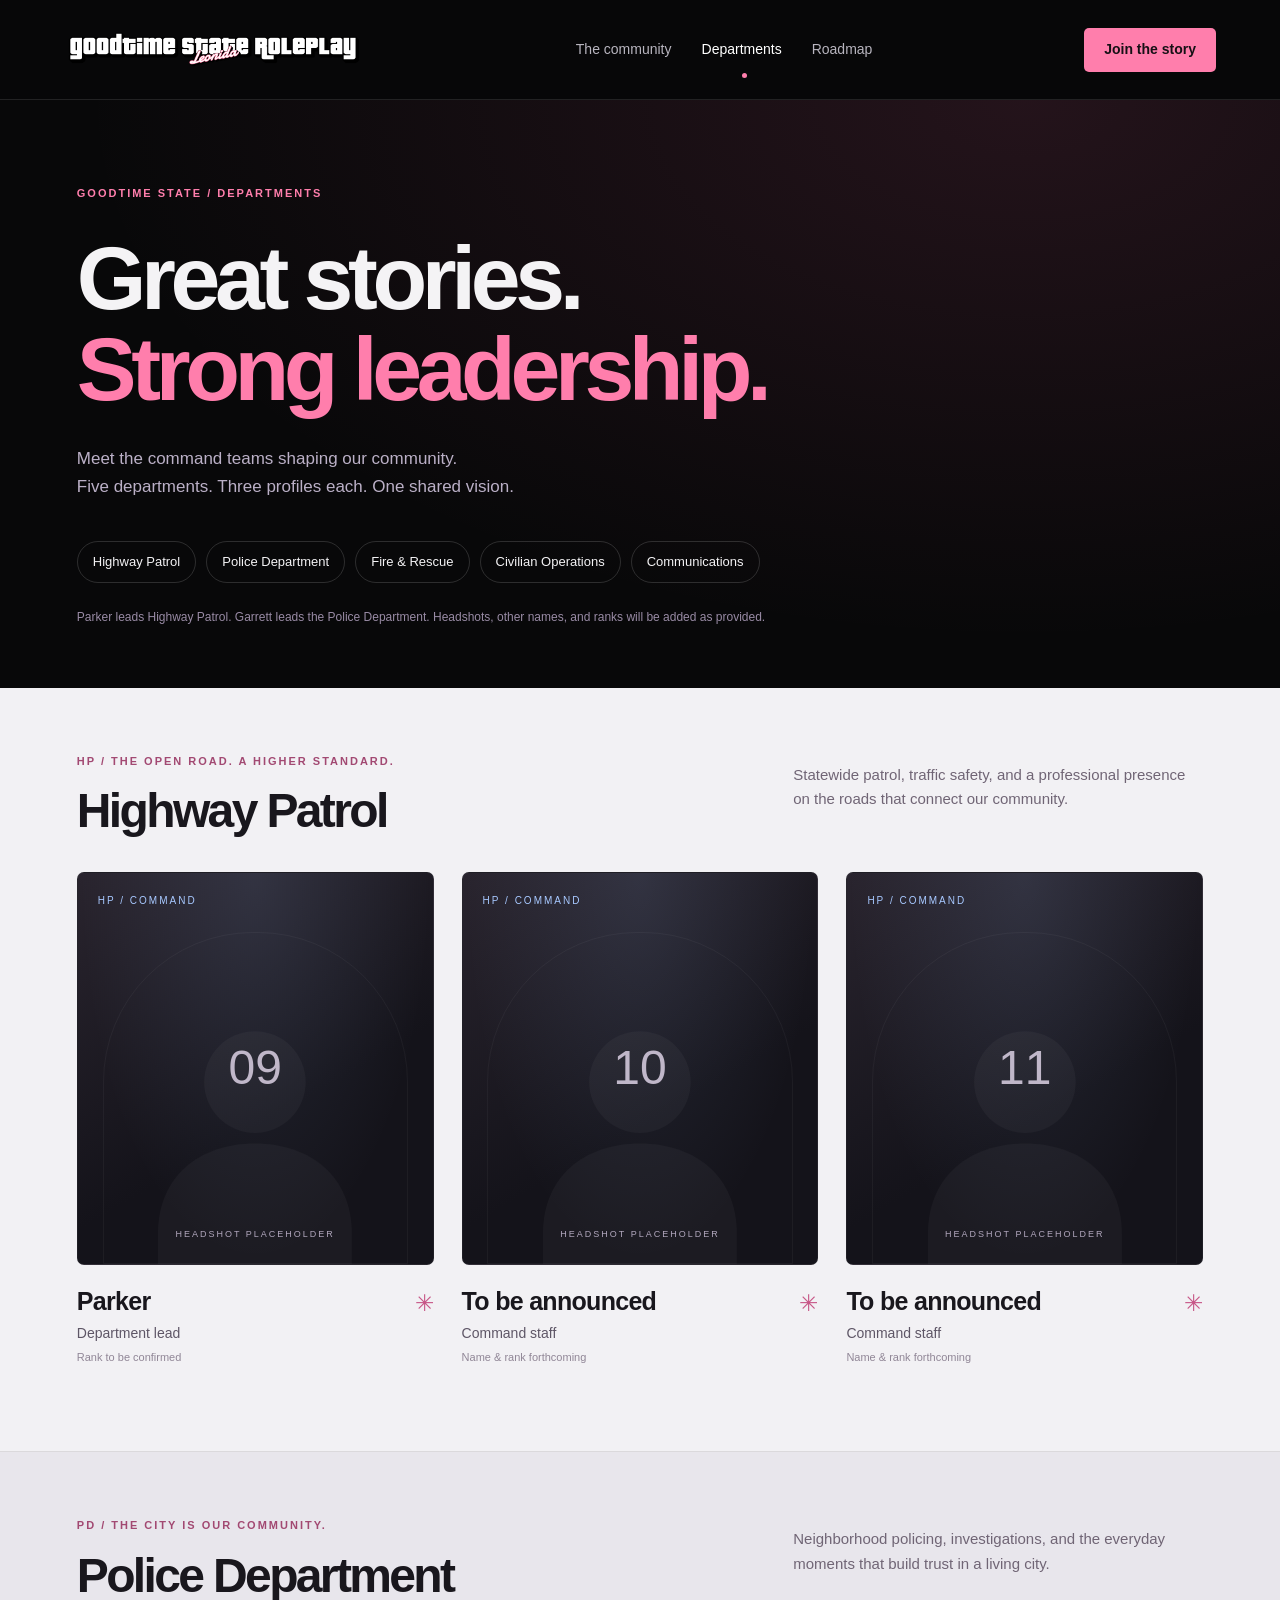
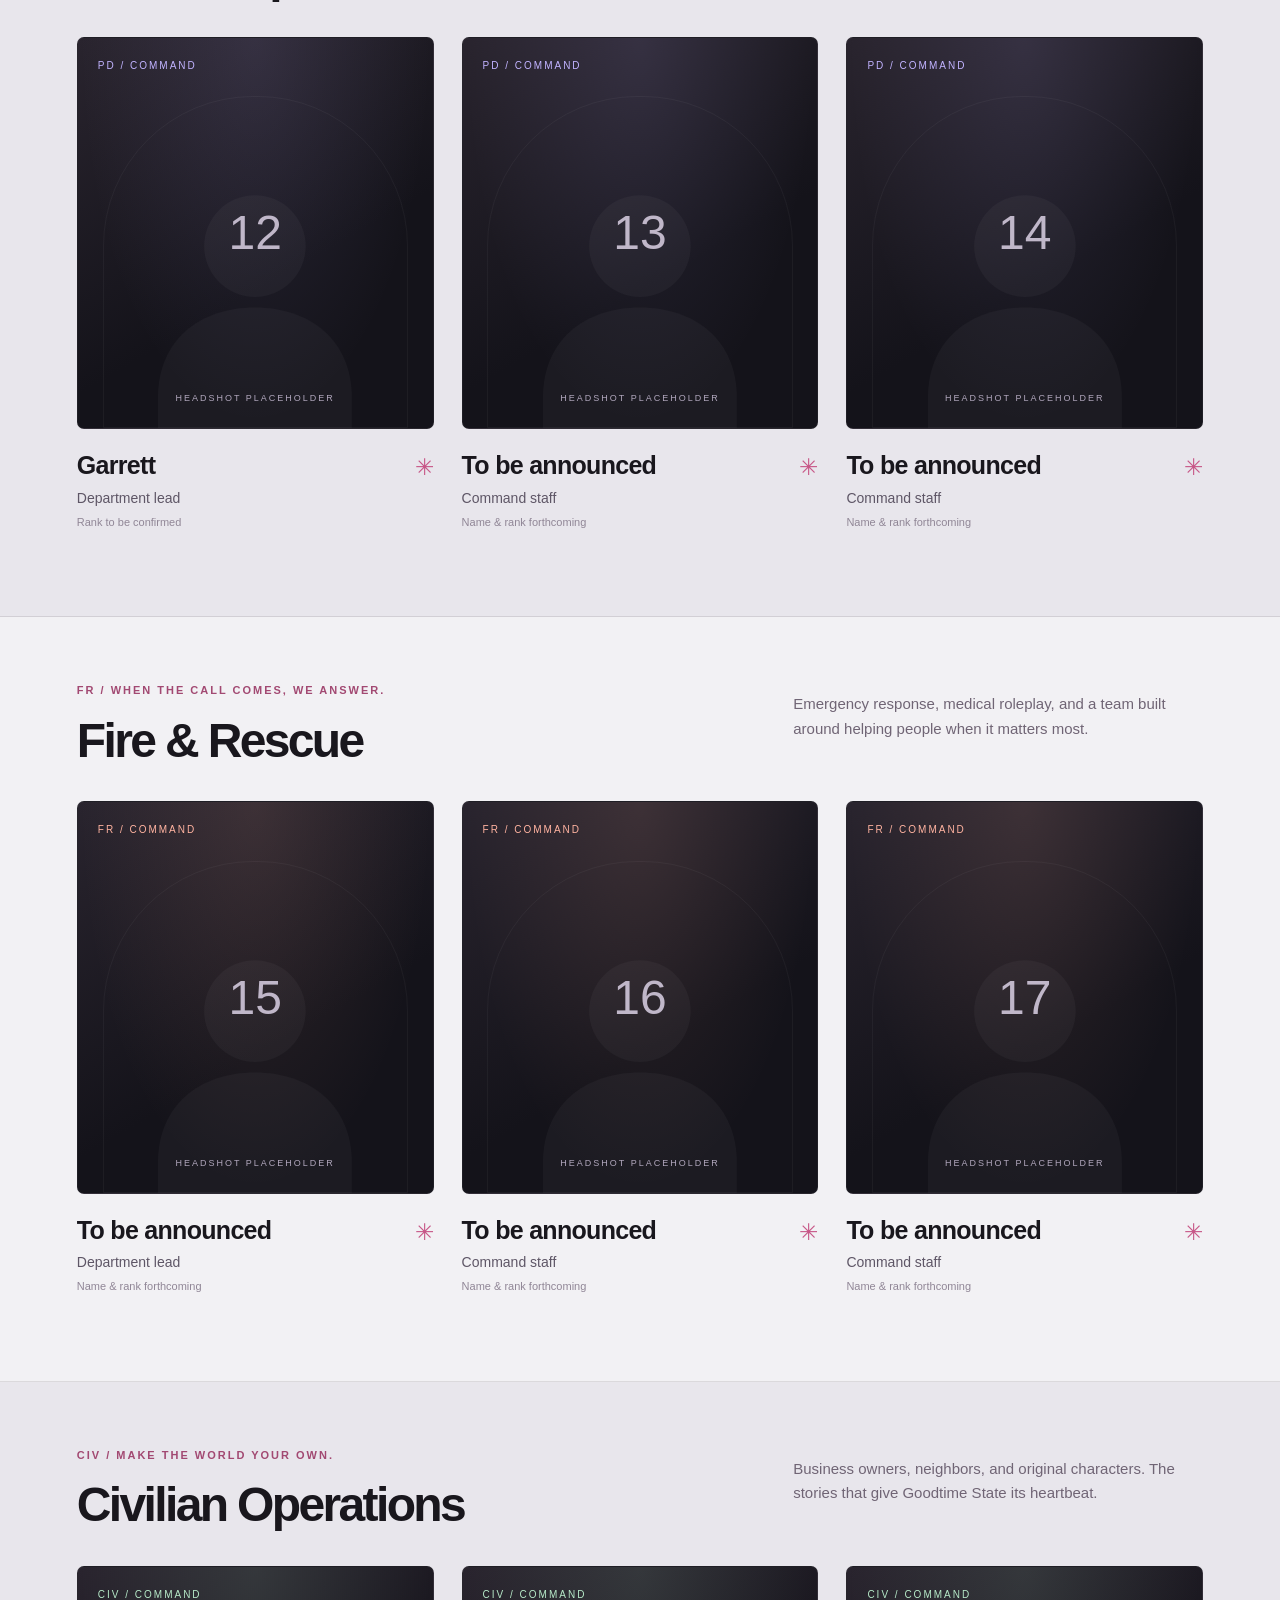
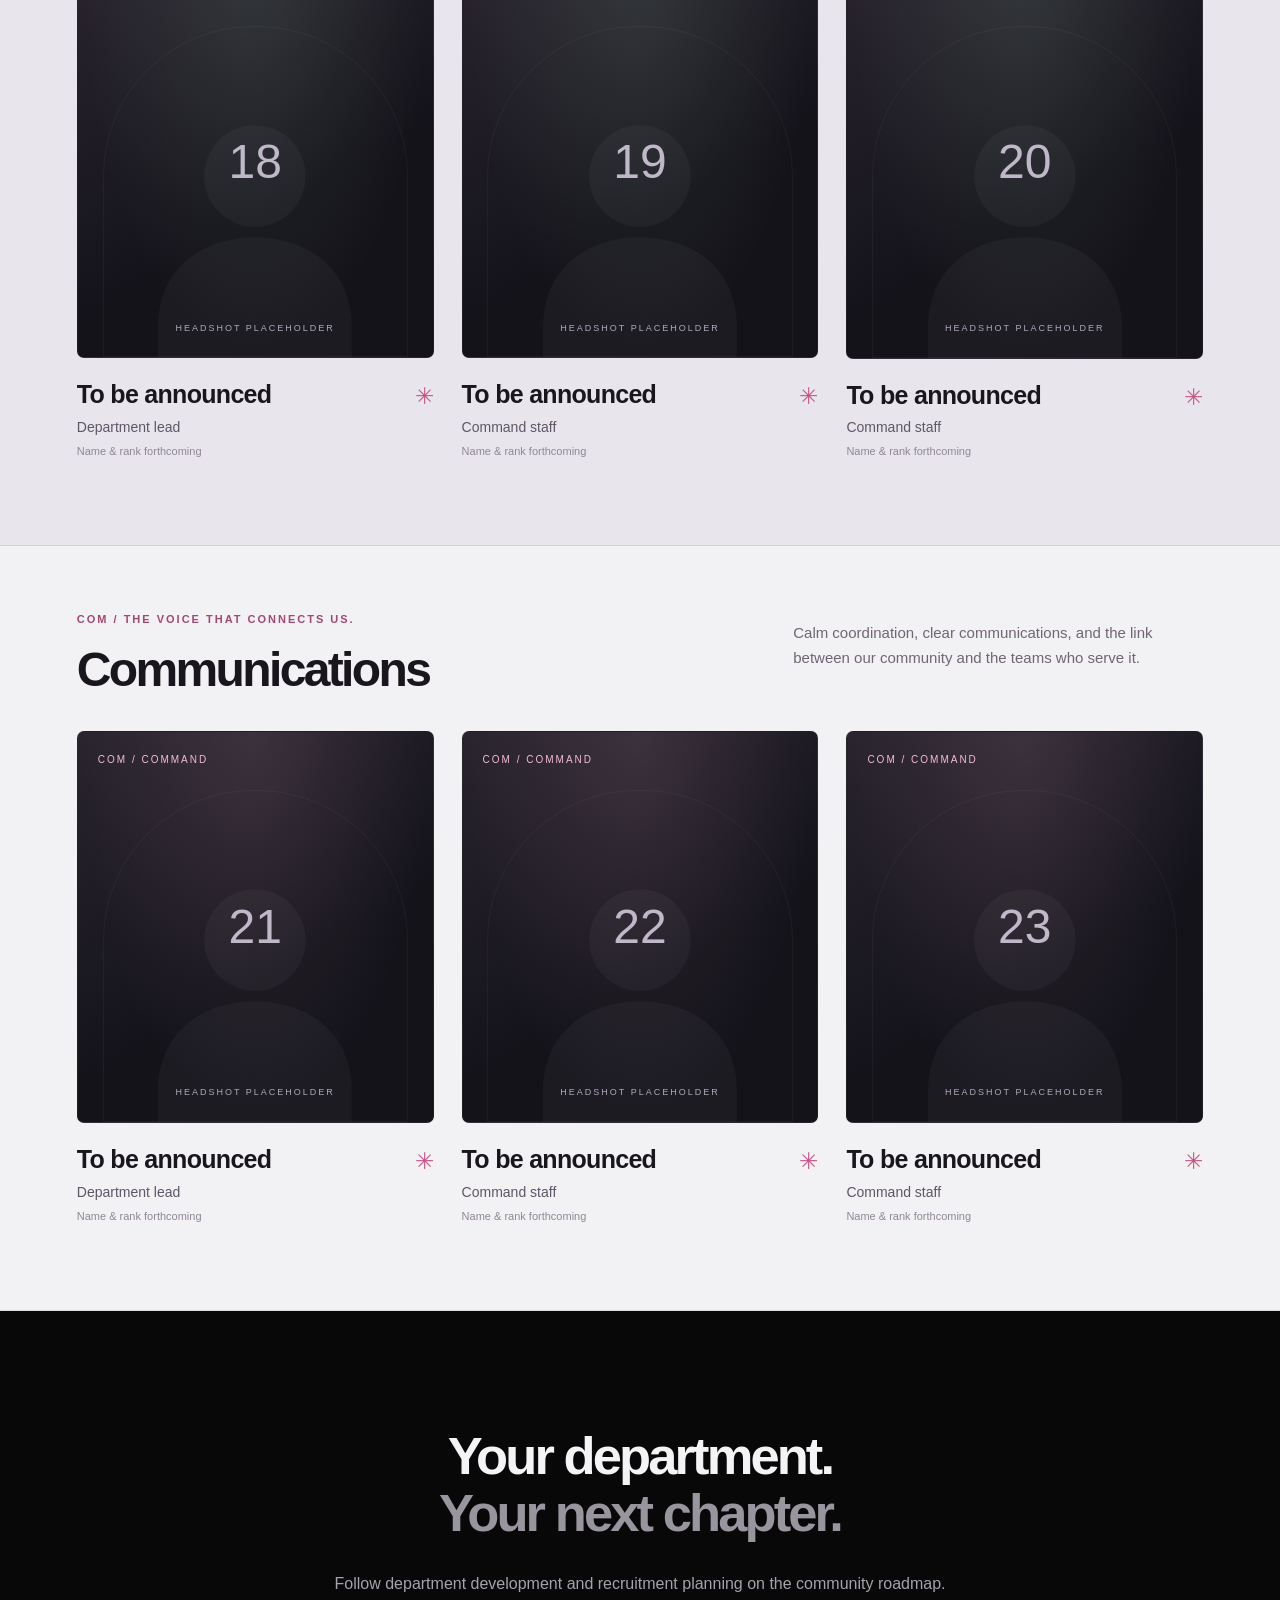
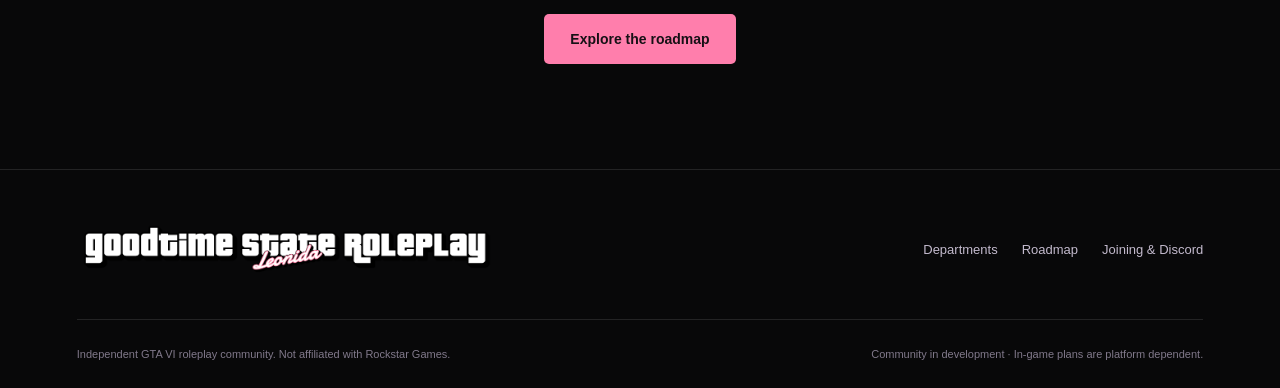
==== departments.html @ 6b16d59f "Overhaul Goodtime State with supplied logo, pink visual identity and department command profiles" ====
<!doctype html><html lang="en"><head><meta charset="utf-8"><meta name="viewport" content="width=device-width,initial-scale=1"><meta name="theme-color" content="#080809"><meta name="description" content="Goodtime State Roleplay. Discover your next life in Leonida, meet our department command staff, and follow the GTA VI community roadmap."><title>Command Staff — Goodtime State Roleplay</title><link rel="stylesheet" href="home.css"></head><body>
<a class="skip" href="#main">Skip to content</a><header class="site-header"><a href="index.html" class="wordmark" aria-label="Goodtime State Roleplay home"><img src="assets/goodtime-state-logo.png" alt="Goodtime State Roleplay — Leonida" width="8192" height="1160"></a><nav aria-label="Main navigation"><a href="index.html">The community</a><a class="active" href="departments.html">Departments</a><a href="roadmap.html">Roadmap</a></nav><button class="button small join">Join the story</button><button class="menu-toggle" aria-label="Toggle navigation" aria-expanded="false">☰</button></header>
<main id="main"><section class="directory-hero section"><div class="section-label">GOODTIME STATE / DEPARTMENTS</div><h1>Great stories.<br><em>Strong leadership.</em></h1><p>Meet the command teams shaping our community.<br>Five departments. Three profiles each. One shared vision.</p><nav class="directory-nav" aria-label="Jump to department"><a href="#highway">Highway Patrol</a><a href="#police">Police Department</a><a href="#fire">Fire & Rescue</a><a href="#civilian">Civilian Operations</a><a href="#communications">Communications</a></nav><div class="directory-note">Parker leads Highway Patrol. Garrett leads the Police Department. Headshots, other names, and ranks will be added as provided.</div></section><div id="departmentDirectory"></div><section class="directory-end section"><h2>Your department.<br><span>Your next chapter.</span></h2><p>Follow department development and recruitment planning on the community roadmap.</p><a class="button" href="roadmap.html">Explore the roadmap</a></section></main>
<footer class="site-footer"><div class="footer-top"><a class="wordmark" href="index.html"><img src="assets/goodtime-state-logo.png" alt="Goodtime State Roleplay — Leonida" width="8192" height="1160"></a><div class="footer-links"><a href="departments.html">Departments</a><a href="roadmap.html">Roadmap</a><button class="join">Joining & Discord</button></div></div><div class="footer-bottom"><p>Independent GTA VI roleplay community. Not affiliated with Rockstar Games.</p><p>Community in development · In-game plans are platform dependent.</p></div></footer><dialog id="siteModal" aria-labelledby="modalTitle"><button class="close" aria-label="Close dialog">×</button><div id="modalContent"></div></dialog><script src="home.js"></script></body></html>
---- home.css ----
:root{color-scheme:dark;--bg:#080809;--surface:#111114;--line:#ffffff1c;--pink:#ff7eac;--ink:#f4f3f5;--muted:#a5a2ac;--light:#f2f1f4}*{box-sizing:border-box}html{scroll-behavior:smooth;scroll-padding-top:105px}body{margin:0;background:var(--bg);color:var(--ink);font:16px/1.65 -apple-system,BlinkMacSystemFont,'Segoe UI',sans-serif}button,input,select,textarea{font:inherit}button,a{-webkit-tap-highlight-color:transparent}button{cursor:pointer}button,a{color:inherit}a{text-decoration:none}button{border:0;background:none}button:focus-visible,a:focus-visible{outline:3px solid var(--pink);outline-offset:5px}.skip{position:fixed;top:-80px;left:15px;padding:12px;background:var(--pink);color:#090909;z-index:50}.skip:focus{top:10px}.site-header{height:100px;padding:0 5%;display:flex;align-items:center;justify-content:space-between;gap:30px;border-bottom:1px solid var(--line);background:#080809f2;backdrop-filter:blur(20px);position:sticky;top:0;z-index:10}.wordmark{display:block;width:300px;flex-shrink:0}.wordmark img{display:block;width:100%;height:auto}.site-header nav{display:flex;align-items:center;gap:30px}.site-header nav a{font-size:14px;color:#b8b5bf;padding:36px 0;position:relative}.site-header nav a:hover,.site-header nav a.active{color:white}.site-header nav a.active:after{content:'';position:absolute;width:5px;height:5px;border-radius:50%;background:var(--pink);bottom:19px;left:50%}.button{display:inline-flex;align-items:center;justify-content:center;min-height:50px;background:var(--pink);color:#161015;padding:15px 26px;border-radius:5px;font-size:14px;font-weight:650;line-height:1.3;transition:background .2s,transform .2s,box-shadow .2s;gap:10px}.button:hover{background:#ffa5c5;transform:translateY(-2px);box-shadow:0 10px 35px #ff7eac20}.button.small{min-height:44px;padding:12px 20px}.button.ghost{background:#17111b66;border:1px solid #ffffff40;color:white;backdrop-filter:blur(10px)}.button.ghost:hover{background:#ffffff14}.button.light{background:#18171c;color:white}.menu-toggle{display:none;font-size:25px;color:white}.hero{min-height:790px;min-height:calc(100svh - 100px);position:relative;isolation:isolate;overflow:hidden;padding:36px 5% 35px;display:flex;flex-direction:column;justify-content:space-between;background:#100d19}.hero-art{position:absolute;inset:0;z-index:-2;background:radial-gradient(ellipse at 50% 35%,#9e42664d,transparent 65%),linear-gradient(#0c0b16,#292039 70%,#14101b);overflow:hidden}.sun{position:absolute;width:470px;aspect-ratio:1;left:50%;top:14%;transform:translateX(-50%);border-radius:50%;background:linear-gradient(#e19db688,#b4678c20);box-shadow:0 0 180px #dc628433;mask-image:repeating-linear-gradient(0deg,#000 0,#000 15px,transparent 15px,transparent 17px)}.skyline{position:absolute;inset:10% -3% 0;background:url('skyline.svg') center bottom/cover no-repeat;filter:sepia(.6) saturate(.8) hue-rotate(280deg);opacity:.55;mix-blend-mode:screen}.hero-art:after{content:'';position:absolute;inset:0;background:linear-gradient(0deg,#080809 0%,#08080910 45%,#08080944),linear-gradient(90deg,#08080980,transparent 25%,transparent 75%,#08080980)}.hero-meta{display:flex;justify-content:space-between;gap:20px;font-size:11px;letter-spacing:2px;color:#d4c8d5}.development{display:flex;align-items:center;gap:8px}.development i{width:5px;height:5px;background:var(--pink);border-radius:50%}.hero-title{text-align:center;position:relative;z-index:1;margin:50px auto 70px;width:100%}.kicker{font-size:16px;color:#f3d7e4;margin-bottom:25px;letter-spacing:.8px}.hero h1{font-size:clamp(66px,8.7vw,142px);font-weight:900;letter-spacing:-.065em;line-height:.91;margin:20px auto 30px;text-shadow:0 4px 50px #0006}.hero h1 em{font-style:normal;color:var(--pink)}.hero-description{color:#ddd3df;font-size:17px;line-height:1.8}.hero-actions{display:flex;gap:14px;justify-content:center;margin-top:30px}.hero-bottom{display:flex;justify-content:space-between;align-items:center;gap:20px;z-index:1;font-size:10px;letter-spacing:1.8px;color:#bcb2c0}.photo-marker{border:1px dashed #ffffff30;padding:10px 15px;border-radius:3px;color:var(--pink)}.photo-marker span{color:#c0b4c4;margin-left:10px;letter-spacing:0;font-size:11px}.hero-caption{position:absolute;bottom:-40px;left:50%;transform:translateX(-50%);font-size:clamp(90px,20vw,320px);font-weight:900;letter-spacing:.08em;line-height:1;color:transparent;-webkit-text-stroke:1px #ffffff0c;z-index:-1;pointer-events:none}.marquee{border-block:1px solid #ffffff13;padding:20px 0;overflow:hidden;white-space:nowrap;background:#0b0b0e}.marquee>div{display:flex;gap:45px;width:max-content;font-size:17px;letter-spacing:3px;font-weight:700;animation:marquee 45s linear infinite}.marquee span{color:var(--pink)}.section{padding:105px 6%;max-width:1700px;margin:auto}.section-label{font-size:11px;letter-spacing:2px;line-height:1.6;font-weight:600;color:var(--pink);display:flex;gap:12px;align-items:center}.spark{font-size:25px}.intro-grid{display:grid;grid-template-columns:1.3fr 1fr;gap:70px;align-items:start;margin-top:27px}h2{font-size:clamp(36px,4.1vw,64px);letter-spacing:-.055em;line-height:1.08;margin:12px 0 30px;font-weight:750}h2 span{color:#99959f}h2 em{color:var(--pink);font-style:normal}p{margin-top:0}.intro-grid p{max-width:550px;color:#dedbe3}.intro-grid p.muted{color:var(--muted)}.text-link{display:inline-flex;gap:25px;align-items:center;font-size:14px;padding:8px 0;border-bottom:1px solid #ffffff40}.text-link span{color:var(--pink);font-size:21px}.principles{display:grid;grid-template-columns:repeat(3,1fr);gap:60px;margin-top:65px}.principles article{border-top:1px solid var(--line);padding-top:25px}.principles article>span{color:var(--pink);font-size:25px}.principles h3{font-size:20px;font-weight:600;margin:15px 0 10px;letter-spacing:-.5px}.principles p{color:var(--muted);font-size:15px;max-width:330px}.paths{max-width:none;background:var(--light);color:#19181d;padding-bottom:90px}.section-top{display:flex;justify-content:space-between;align-items:end;gap:35px;margin-bottom:40px}.section-top h2{margin-bottom:0}.paths .section-label,.command .section-label{color:#a74770}.paths h2 span,.command h2 span{color:#77727f}.path-grid{display:grid;grid-template-columns:repeat(5,minmax(0,1fr));gap:16px}.path-card{border:1px solid #21182712;background:white;display:block;border-radius:9px;overflow:hidden;transition:transform .3s,box-shadow .3s}.path-card:hover{transform:translateY(-7px);box-shadow:0 20px 40px #28152715}.path-image{height:190px;background:linear-gradient(145deg,#20232c,#0c0d12);position:relative;overflow:hidden;display:flex;align-items:center;justify-content:center}.path-image:before{content:'';position:absolute;inset:0;background:radial-gradient(ellipse at 70% 0,var(--dept-color),transparent 75%);opacity:.14}.path-code{font-size:64px;font-weight:850;letter-spacing:-4px;color:transparent;-webkit-text-stroke:1px var(--dept-color);opacity:.6}.path-image-number{position:absolute;top:14px;left:16px;font-size:10px;letter-spacing:1.5px;color:var(--dept-color)}.path-image-label{position:absolute;bottom:12px;left:16px;color:#bdc0ca;font-size:8px;letter-spacing:1.1px}.path-card-body{padding:22px 18px 15px}.path-card-body>span{font-size:8px;letter-spacing:1px;color:#7a707d;min-height:28px;display:block}.path-card h3{font-size:20px;line-height:1.25;margin:10px 0 15px;font-weight:650;letter-spacing:-.6px;min-height:50px}.path-card p{font-size:14px;line-height:1.75;color:#696370;min-height:125px}.path-link{display:flex;justify-content:space-between;align-items:center;border-top:1px solid #00000014;padding-top:15px;font-size:12px;font-weight:600}.path-link b{font-size:22px;font-weight:400;color:#c85082}.world{display:grid;grid-template-columns:1fr 1.1fr;align-items:center;gap:80px;background:#0b0b0e;max-width:none}.world-copy>p{color:#aca7b5;font-size:16px;max-width:510px}.world-tabs{display:flex;gap:5px;margin-top:30px;border-bottom:1px solid var(--line);padding-bottom:10px}.world-tabs button{color:#b9b3c3;padding:10px 12px;font-size:13px;border-radius:4px}.world-tabs button.active{background:#ff7eac20;color:#ff9bc0}.world-copy #worldDescription{font-size:14px;margin-top:20px;min-height:75px}.world small{font-size:11px;color:#827b8e;display:block}.image-placeholder{border:1px dashed #ffffff24;border-radius:8px;display:flex;align-items:center;justify-content:center;flex-direction:column;gap:18px;background:radial-gradient(ellipse at 80% 10%,#ff7eac0d,transparent 60%),#111116;position:relative;overflow:hidden}.image-placeholder:after{content:'';position:absolute;inset:16px;border:1px solid #ffffff06;pointer-events:none;border-radius:3px}.world-image{min-height:480px;background:repeating-linear-gradient(0deg,transparent,transparent 49px,#ffffff03 50px),repeating-linear-gradient(90deg,transparent,transparent 49px,#ffffff03 50px),radial-gradient(ellipse at 70% 30%,#ff7eac15,transparent 65%),#111116}.image-number{font-size:72px;font-weight:250;color:#ff94ba;letter-spacing:-4px}.image-placeholder>span:not(.image-number){font-size:11px;letter-spacing:2px;color:#c6bdcf;text-align:center}.image-placeholder small{color:#898091;font-size:12px}.command{max-width:none;background:var(--light);color:#1a181e}.section-aside{font-size:14px;line-height:1.8;color:#77707e;margin-bottom:0}.department-tabs{display:flex;gap:8px;flex-wrap:wrap;padding-bottom:26px;border-bottom:1px solid #17121c1a}.department-tabs button{border:1px solid #1b142321;border-radius:30px;font-size:13px;padding:11px 18px;color:#6c6572;transition:background .2s}.department-tabs button.active{background:#19171f;color:#fff;border-color:#19171f}.department-tabs button:hover{border-color:#bb5a85}.command-heading{display:flex;justify-content:space-between;align-items:center;gap:20px;padding:25px 0}.command-heading h3{font-size:21px;margin:0;letter-spacing:-.7px}.command-heading>span{font-size:10px;letter-spacing:1.8px;color:#88818e}.profile-grid{display:grid;grid-template-columns:repeat(3,minmax(0,1fr));gap:28px}.profile{min-width:0}.portrait{aspect-ratio:4/4.4;background:linear-gradient(150deg,#29242e,#14131a 60%);position:relative;border-radius:7px;overflow:hidden;isolation:isolate;border:1px solid #ffffff0c}.portrait:before{content:'';position:absolute;inset:0;background:radial-gradient(ellipse at 50% 0,var(--dept-color),transparent 70%);opacity:.12;z-index:-1}.portrait:after{content:'';position:absolute;left:7%;right:7%;bottom:0;top:15%;border:1px solid #ffffff0b;border-radius:150px 150px 0 0;z-index:-1}.portrait svg{position:absolute;width:80%;height:85%;left:10%;bottom:-9%;fill:#ffffff09}.portrait-id{position:absolute;left:20px;top:20px;font-size:10px;letter-spacing:2px;color:var(--dept-color)}.headshot-number{position:absolute;left:50%;top:50%;transform:translate(-50%,-50%);font-size:48px;font-weight:250;color:#c0b7c9}.portrait-caption{position:absolute;bottom:22px;left:0;right:0;text-align:center;font-size:9px;letter-spacing:2px;color:#b1a7bd}.profile-info{display:flex;justify-content:space-between;padding:20px 0;gap:10px}.profile-info h3{font-size:25px;letter-spacing:-.7px;margin:0 0 5px;line-height:1.3}.profile-info p{font-size:14px;color:#5e5666;margin:0}.profile-info p span{display:block;font-size:11px;color:#908696;margin-top:3px}.profile-mark{font-size:23px;color:#c75787}.command-footer{display:flex;justify-content:space-between;align-items:center;gap:25px;margin-top:25px;border-top:1px solid #17121c1a;padding-top:20px;color:#817887;font-size:12px}.command-footer .text-link{color:#24202a;border-color:#aaa0b2;font-size:13px}.story-section{display:grid;grid-template-columns:1.2fr 1fr;min-height:600px}.story-image{border-radius:0;border:0;border-right:1px solid var(--line);min-height:550px;background:radial-gradient(ellipse at 10% 100%,#62314c45,transparent 75%),#15111b}.story-quote{padding:90px 12%;background:#151017;display:flex;flex-direction:column;justify-content:center}.story-quote h2{font-size:clamp(42px,5vw,76px)}.story-quote p{font-size:14px;color:#ad9fb5}.build{display:grid;grid-template-columns:1fr 1fr;align-items:center;gap:85px}.build-heading p{color:var(--muted);max-width:450px}.build-heading .button{margin-top:15px}.build-card{border:1px solid #ffffff1c;border-radius:10px;background:linear-gradient(135deg,#19131d,#101014);padding:30px;box-shadow:0 30px 60px #0003}.build-card-top{display:flex;justify-content:space-between;align-items:center;gap:10px;font-size:10px;letter-spacing:1px;margin-bottom:20px;color:#bbb0c7}.tag{border:1px solid #ff7eac44;padding:5px 8px;font-size:9px;letter-spacing:0;border-radius:4px;color:#ff9bc0}.phase{display:flex;align-items:start;gap:18px;padding:25px 0;border-bottom:1px solid var(--line)}.phase-icon{font-size:22px;color:#7f708c}.phase.current .phase-icon{color:var(--pink)}.phase h3{font-size:17px;margin:0 0 6px;letter-spacing:-.3px;font-weight:550}.phase p{font-size:12px;color:#a194ad;margin:0}.phase>span:last-child{font-size:8px;margin-left:auto;color:#9b8ba8;letter-spacing:1px}.phase.current>span:last-child{color:var(--pink)}.build-note{font-size:11px;color:#877992;margin:20px 0 0}.closing{min-height:510px;position:relative;isolation:isolate;overflow:hidden;padding:80px 6%;background:#251424}.closing-placeholder{position:absolute;inset:0;z-index:-1;background:radial-gradient(ellipse at 20% 100%,#a3407155,transparent 70%),linear-gradient(125deg,#18101e,#3d203a);border-top:1px dashed #ff7eac30}.closing-placeholder:after{content:'GOODTIME';position:absolute;right:-2%;bottom:0;font-size:23vw;line-height:.8;font-weight:900;letter-spacing:-.08em;color:#ff7eac07}.closing-placeholder>span{position:absolute;top:25px;right:6%;color:#c582a2;font-size:10px;letter-spacing:1.5px}.closing-content{max-width:1200px;margin:auto}.closing h2{font-size:clamp(65px,8vw,120px);margin:25px 0}.closing h2 em{font-style:italic;letter-spacing:-.065em}.site-footer{padding:50px 6% 25px;background:#080809;border-top:1px solid var(--line)}.footer-top{display:flex;justify-content:space-between;align-items:center;gap:30px}.footer-top .wordmark{width:420px;max-width:100%}.footer-links{display:flex;gap:24px;font-size:13px;color:#c3bacd}.footer-links button{font-size:13px;padding:0}.footer-bottom{display:flex;justify-content:space-between;gap:25px;border-top:1px solid var(--line);margin-top:40px;padding-top:25px;color:#81798b;font-size:11px}.footer-bottom p{margin:0}dialog{background:#17111c;color:#f1e9f6;border:1px solid #ff7eac44;width:min(560px,92vw);border-radius:12px;padding:40px;max-height:90vh}dialog::backdrop{background:#000b;backdrop-filter:blur(8px)}dialog h2{font-size:42px;margin:25px 0}dialog p{color:#bcb0c8;font-size:15px}dialog .close{position:absolute;right:15px;top:10px;font-size:27px;color:#c6b8d4}dialog .notice{background:#ff7eac0c;border:1px solid #ff7eac30;padding:15px;font-size:13px;border-radius:5px;color:#e6bdd0;margin:20px 0}.directory-hero{padding-top:85px;padding-bottom:60px;background:radial-gradient(ellipse at 80% 0,#e7629820,transparent 65%);max-width:none}.directory-hero h1{font-size:clamp(52px,7vw,105px);line-height:1.02;letter-spacing:-.06em;margin:30px 0}.directory-hero h1 em{font-style:normal;color:var(--pink)}.directory-hero>p{color:#bbb0c7;font-size:17px}.directory-nav{display:flex;flex-wrap:wrap;gap:10px;margin:40px 0 25px}.directory-nav a{font-size:13px;border:1px solid #ffffff26;padding:9px 15px;border-radius:30px}.directory-nav a:hover{background:#ff7eac1c;border-color:var(--pink)}.directory-note{font-size:12px;color:#998ba5;max-width:750px}.directory-department{max-width:none;background:var(--light);color:#19171d;border-bottom:1px solid #1b12211c;padding-top:65px;padding-bottom:65px}.directory-department:nth-child(even){background:#e8e6ec}.directory-heading{display:flex;justify-content:space-between;align-items:center;gap:50px;margin-bottom:35px}.directory-heading .section-label{color:#a24972}.directory-heading h2{margin:15px 0 0;font-size:48px}.directory-heading>p{max-width:410px;font-size:15px;color:#706575}.directory-end{text-align:center}.directory-end p{color:var(--muted)}@keyframes marquee{to{transform:translateX(-50%)}}@media(min-width:1700px){.section{padding-inline:max(6%,calc((100vw - 1500px)/2))}}@media(max-width:1150px){.site-header{padding-inline:4%;gap:20px}.wordmark{width:245px}.site-header nav{gap:20px}.site-header nav a{font-size:12px}.button.small{font-size:12px;padding:12px 16px}.hero{min-height:730px}.hero h1{font-size:90px}.section{padding:80px 5%}.intro-grid{gap:40px}.path-grid{grid-template-columns:repeat(3,minmax(0,1fr))}.path-card p{min-height:100px}.path-card h3{min-height:0}.path-card:nth-child(4),.path-card:nth-child(5){grid-column:auto}.world{gap:35px}.world-image{min-height:400px}.profile-grid{gap:20px}.build{gap:40px}.build-card{padding:23px}.footer-top .wordmark{width:320px}}@media(max-width:760px){.site-header{height:78px;padding-inline:5%;gap:10px}.site-header .wordmark{width:225px;max-width:65%}.site-header>.button{display:none}.menu-toggle{display:block}.site-header nav{display:none;position:absolute;left:0;right:0;top:78px;background:#111015;padding:20px 5%;border-bottom:1px solid var(--line);gap:10px;flex-direction:column;align-items:stretch}.site-header nav a{padding:10px;font-size:15px}.site-header nav a.active:after{display:none}.site-header.menu-open nav{display:flex}.hero{min-height:730px;min-height:calc(100svh - 78px);padding:24px 5%}.hero-meta{font-size:8px;letter-spacing:1px}.development{font-size:7px;gap:5px}.hero-title{margin:65px auto 60px}.hero h1{font-size:clamp(46px,10.4vw,78px);letter-spacing:-.065em;line-height:.98}.kicker{font-size:14px;margin-bottom:20px}.hero-description{font-size:14px}.hero-actions{gap:10px}.hero-actions .button{font-size:12px;padding:13px 16px}.hero-bottom{font-size:8px;letter-spacing:1px;flex-direction:column;align-items:start;gap:15px}.photo-marker{font-size:8px;padding:6px 10px}.photo-marker span{font-size:9px}.sun{width:330px;top:15%}.skyline{background-position:60% bottom;opacity:.4}.hero-caption{bottom:0;font-size:21vw}.marquee{padding:15px 0}.marquee>div{font-size:12px;gap:25px;letter-spacing:2px}.section{padding:60px 6%}.section-label{font-size:9px;letter-spacing:1.6px}.intro-grid,.world,.build{grid-template-columns:1fr;gap:30px}.intro-grid{margin-top:20px}h2{font-size:38px}.intro-grid h2{margin-bottom:5px}.intro-grid p{font-size:15px}.principles{gap:22px;margin-top:40px}.principles h3{font-size:16px}.principles p{font-size:12px;line-height:1.8}.section-top{display:block}.section-top .button{margin-top:25px}.path-grid{grid-template-columns:repeat(2,minmax(0,1fr));gap:12px}.path-card:last-child{grid-column:1/-1;display:grid;grid-template-columns:1fr 1fr}.path-card:last-child .path-image{height:100%}.path-image{height:170px}.path-code{font-size:52px}.path-card-body{padding:16px 12px}.path-card-body>span{font-size:7px;min-height:30px}.path-card h3{font-size:18px;min-height:45px}.path-card p{font-size:12px;min-height:130px}.path-card:last-child p{min-height:0}.path-image-label{font-size:6px;left:12px}.path-image-number{font-size:8px;left:12px}.path-link{font-size:11px}.world-image{min-height:320px}.world-copy #worldDescription{min-height:60px}.world-tabs button{font-size:12px;padding:10px}.section-aside{margin-top:20px;font-size:13px}.department-tabs{gap:7px;padding-bottom:20px}.department-tabs button{font-size:11px;padding:8px 11px}.command-heading{align-items:start;flex-direction:column;gap:5px}.command-heading h3{font-size:20px}.command-heading>span{font-size:8px}.profile-grid{gap:12px}.portrait{aspect-ratio:3/4.5;border-radius:5px}.portrait-id{font-size:6px;letter-spacing:.5px;left:8px;top:12px}.portrait-caption{font-size:5px;letter-spacing:.7px;bottom:14px}.headshot-number{font-size:30px}.profile-info{padding-top:13px;gap:4px}.profile-info h3{font-size:17px;line-height:1.35}.profile-info p{font-size:10px}.profile-info p span{font-size:8px;line-height:1.6}.profile-mark{display:none}.command-footer{flex-direction:column;align-items:start;font-size:11px;gap:10px}.story-section{grid-template-columns:1fr}.story-image{min-height:330px;order:2}.story-quote{padding:60px 6%}.story-quote h2{font-size:55px}.build-card{padding:23px}.phase{gap:12px}.phase h3{font-size:16px}.phase p{font-size:11px}.build-card-top{font-size:8px}.tag{font-size:8px}.closing{padding:85px 6% 60px;min-height:440px}.closing h2{font-size:72px}.closing-placeholder>span{font-size:8px}.site-footer{padding:40px 6% 25px}.footer-top{flex-direction:column;align-items:start}.footer-top .wordmark{width:350px}.footer-links{gap:22px;font-size:12px}.footer-links button{font-size:12px}.footer-bottom{flex-direction:column;gap:10px;font-size:10px;margin-top:30px}.directory-hero h1{font-size:55px}.directory-hero>p{font-size:15px}.directory-heading{display:block;margin-bottom:25px}.directory-heading h2{font-size:35px}.directory-heading>p{margin:20px 0 0;font-size:14px}.directory-nav{gap:8px;margin-top:25px}.directory-nav a{font-size:11px;padding:8px 12px}.directory-note{font-size:11px}.directory-department{padding-top:45px;padding-bottom:35px}dialog{padding:30px}dialog h2{font-size:35px}}@media(prefers-reduced-motion:reduce){html{scroll-behavior:auto}*,*:before,*:after{animation:none!important;transition:none!important}}
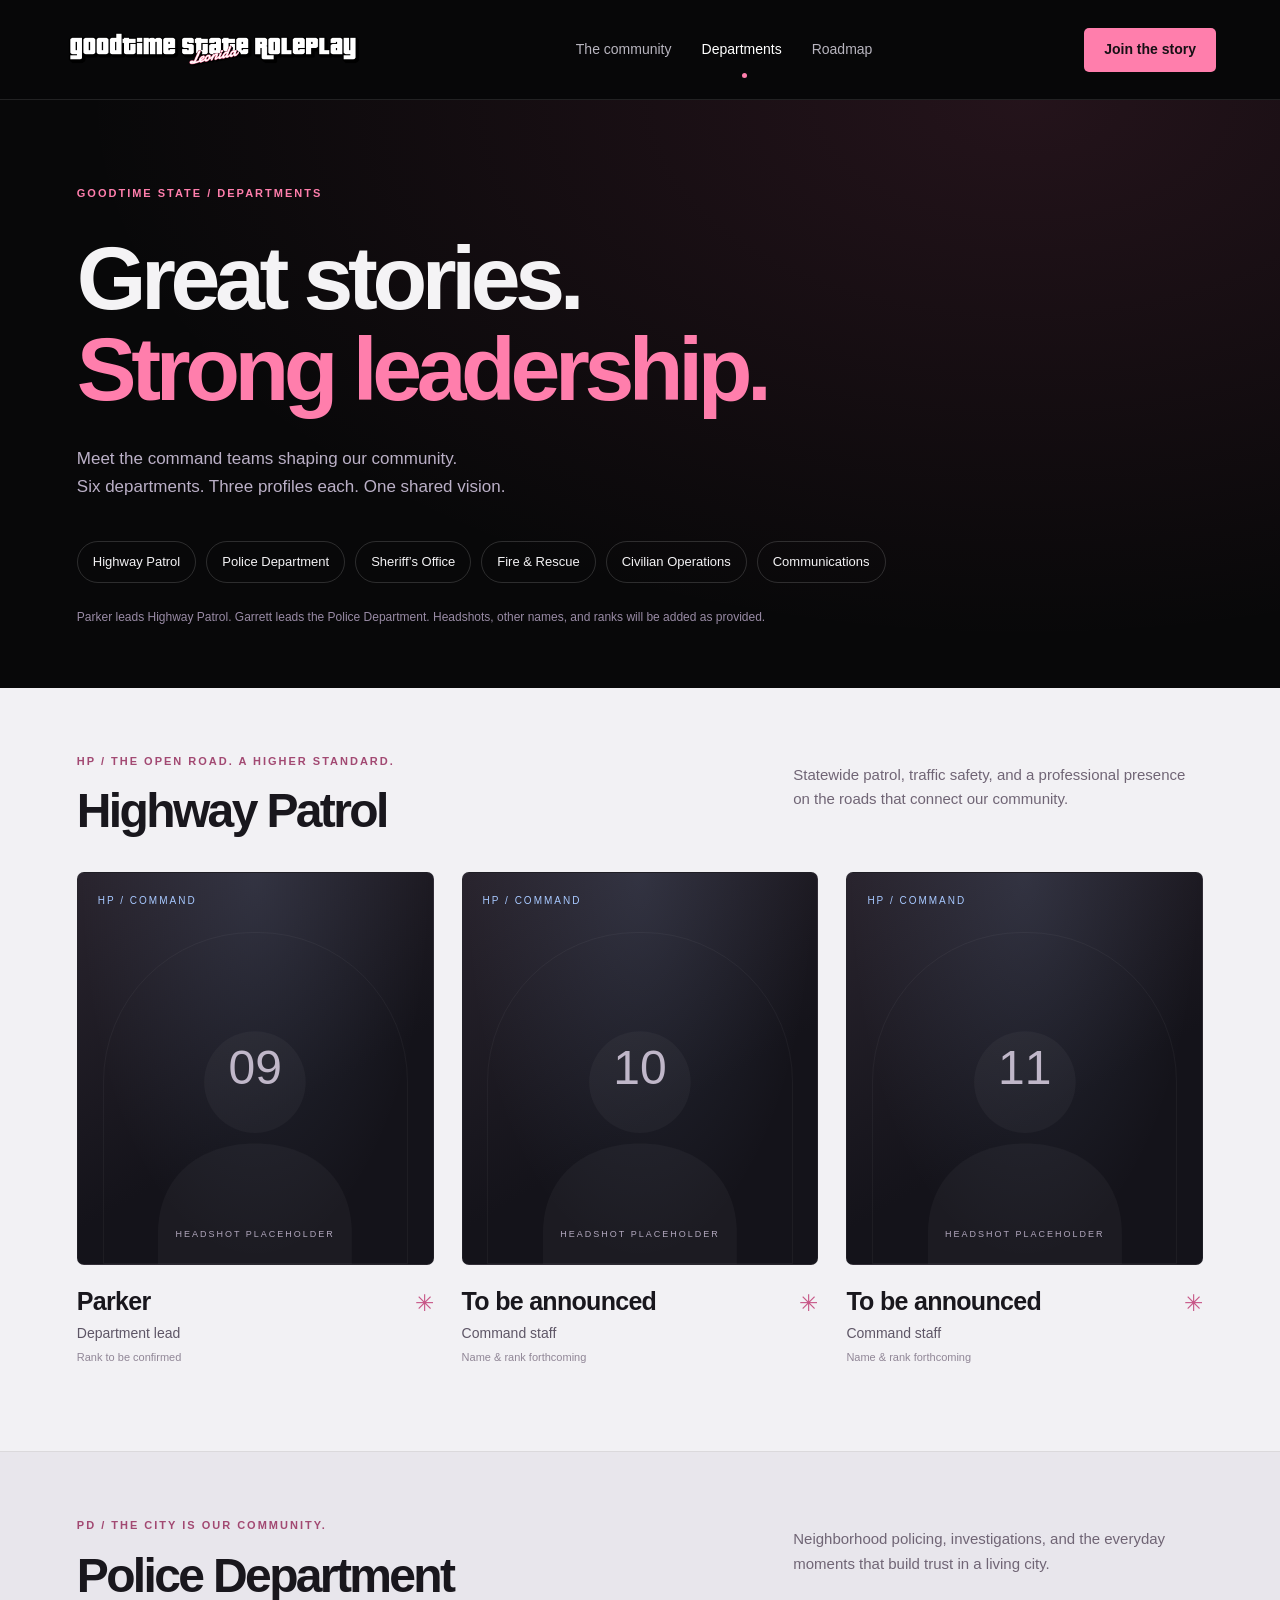
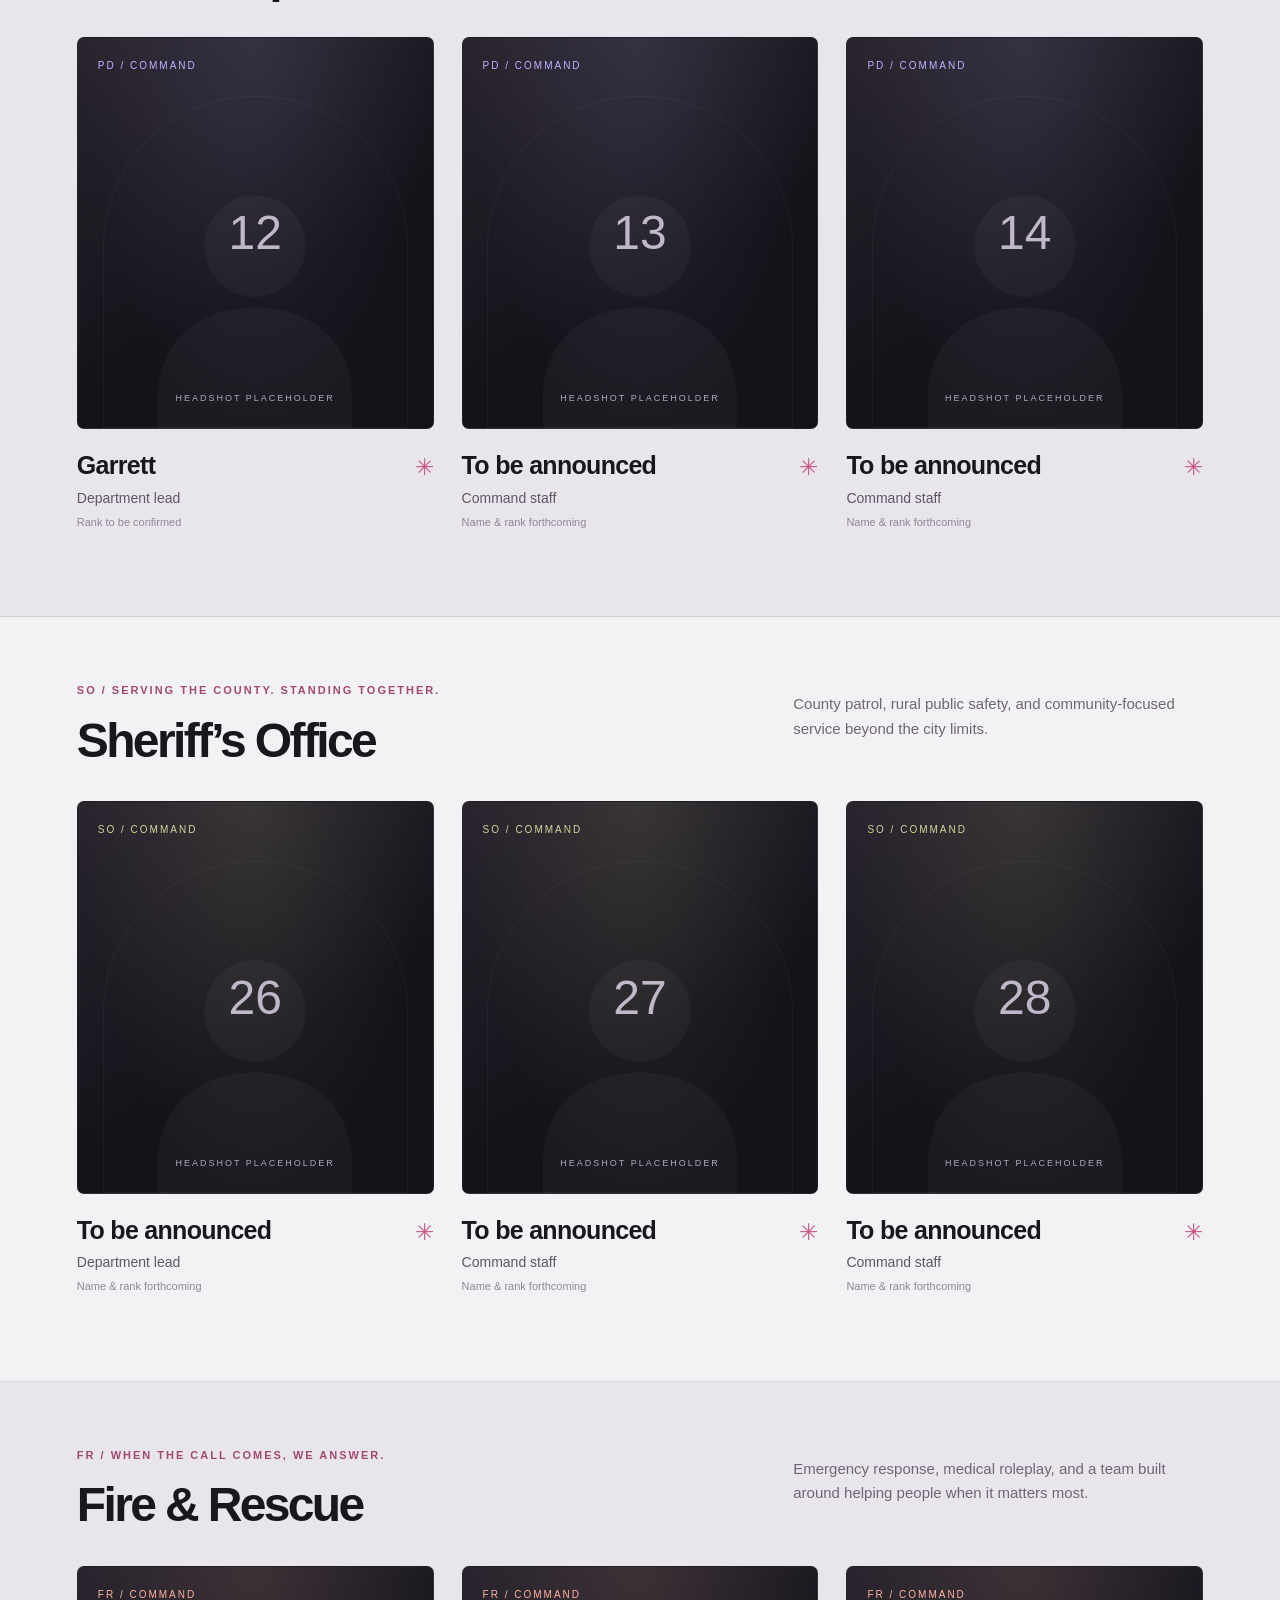
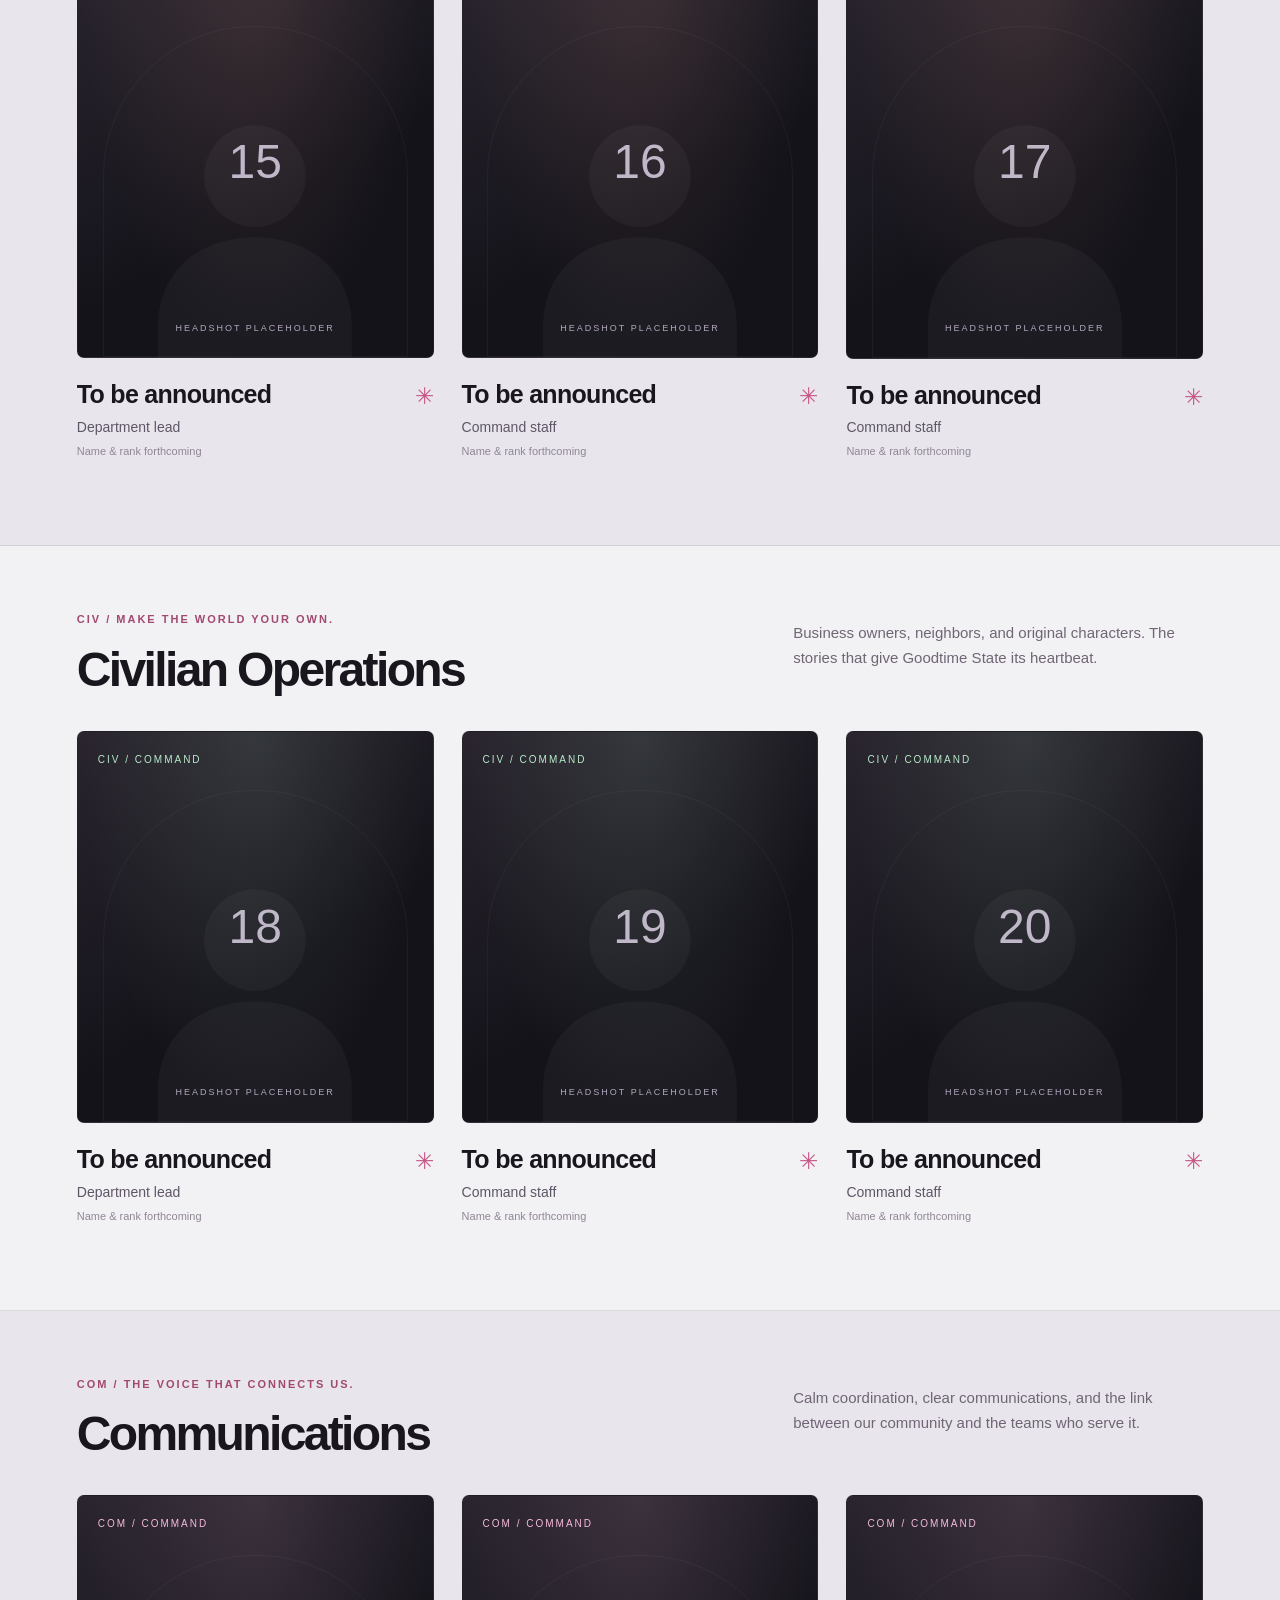
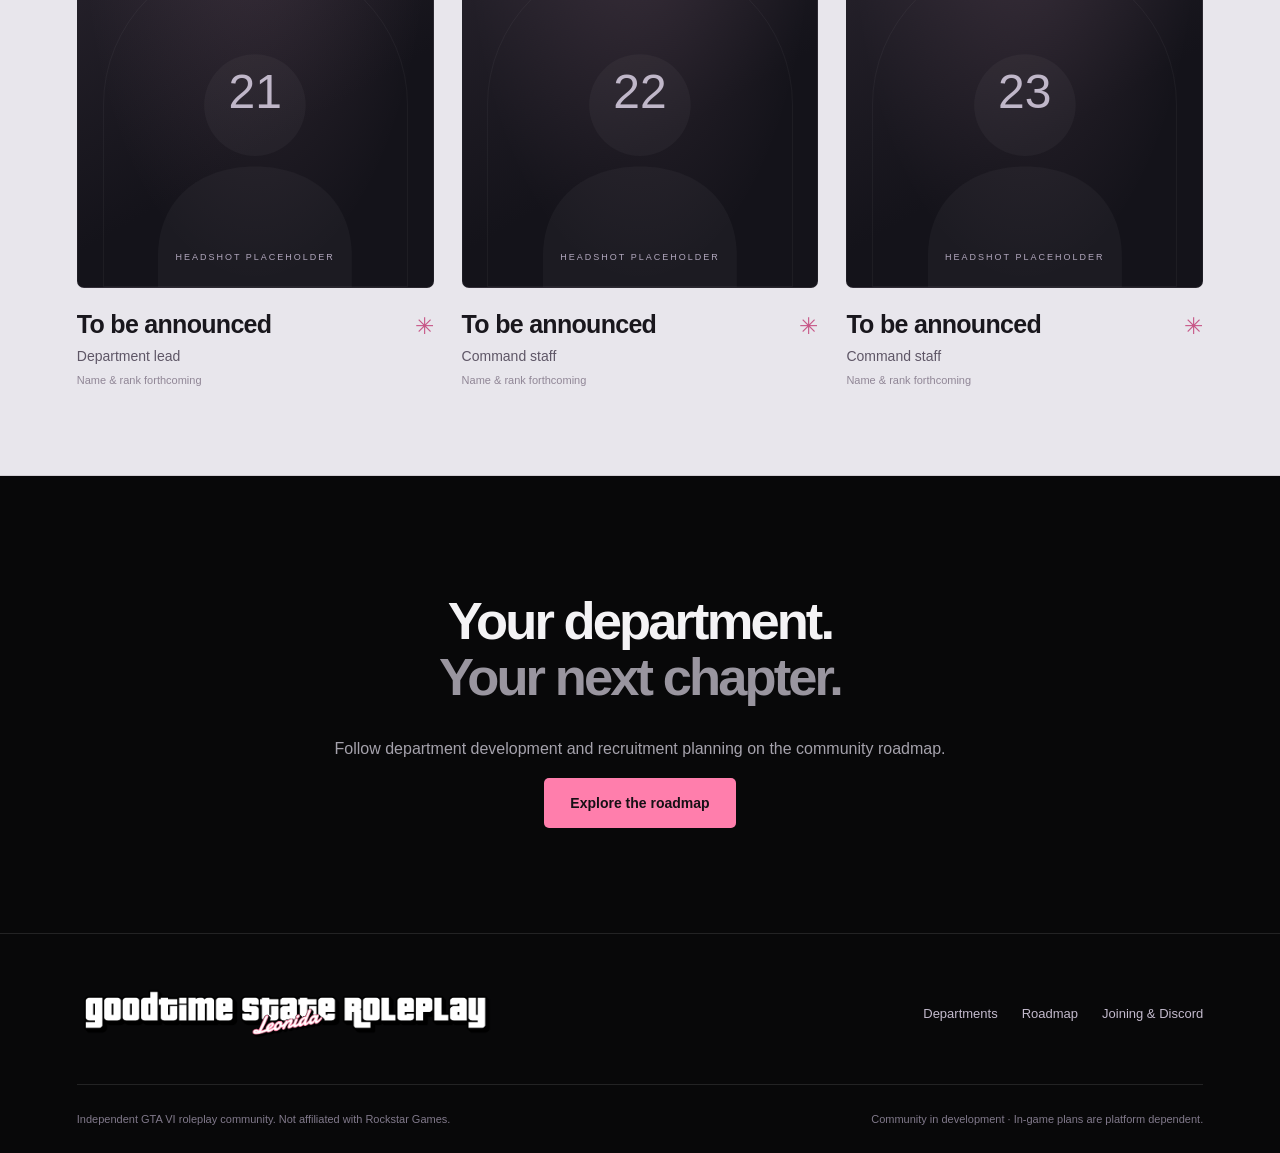
==== commit 8387aac6: "Add Sheriff’s Office with three command staff placeholders" ====
--- a/departments.html
+++ b/departments.html
@@ -1,4 +1,4 @@
 <!doctype html><html lang="en"><head><meta charset="utf-8"><meta name="viewport" content="width=device-width,initial-scale=1"><meta name="theme-color" content="#080809"><meta name="description" content="Goodtime State Roleplay. Discover your next life in Leonida, meet our department command staff, and follow the GTA VI community roadmap."><title>Command Staff — Goodtime State Roleplay</title><link rel="stylesheet" href="home.css"></head><body>
 <a class="skip" href="#main">Skip to content</a><header class="site-header"><a href="index.html" class="wordmark" aria-label="Goodtime State Roleplay home"><img src="assets/goodtime-state-logo.png" alt="Goodtime State Roleplay — Leonida" width="8192" height="1160"></a><nav aria-label="Main navigation"><a href="index.html">The community</a><a class="active" href="departments.html">Departments</a><a href="roadmap.html">Roadmap</a></nav><button class="button small join">Join the story</button><button class="menu-toggle" aria-label="Toggle navigation" aria-expanded="false">☰</button></header>
-<main id="main"><section class="directory-hero section"><div class="section-label">GOODTIME STATE / DEPARTMENTS</div><h1>Great stories.<br><em>Strong leadership.</em></h1><p>Meet the command teams shaping our community.<br>Five departments. Three profiles each. One shared vision.</p><nav class="directory-nav" aria-label="Jump to department"><a href="#highway">Highway Patrol</a><a href="#police">Police Department</a><a href="#fire">Fire & Rescue</a><a href="#civilian">Civilian Operations</a><a href="#communications">Communications</a></nav><div class="directory-note">Parker leads Highway Patrol. Garrett leads the Police Department. Headshots, other names, and ranks will be added as provided.</div></section><div id="departmentDirectory"></div><section class="directory-end section"><h2>Your department.<br><span>Your next chapter.</span></h2><p>Follow department development and recruitment planning on the community roadmap.</p><a class="button" href="roadmap.html">Explore the roadmap</a></section></main>
+<main id="main"><section class="directory-hero section"><div class="section-label">GOODTIME STATE / DEPARTMENTS</div><h1>Great stories.<br><em>Strong leadership.</em></h1><p>Meet the command teams shaping our community.<br>Six departments. Three profiles each. One shared vision.</p><nav class="directory-nav" aria-label="Jump to department"><a href="#highway">Highway Patrol</a><a href="#police">Police Department</a><a href="#sheriff">Sheriff’s Office</a><a href="#fire">Fire & Rescue</a><a href="#civilian">Civilian Operations</a><a href="#communications">Communications</a></nav><div class="directory-note">Parker leads Highway Patrol. Garrett leads the Police Department. Headshots, other names, and ranks will be added as provided.</div></section><div id="departmentDirectory"></div><section class="directory-end section"><h2>Your department.<br><span>Your next chapter.</span></h2><p>Follow department development and recruitment planning on the community roadmap.</p><a class="button" href="roadmap.html">Explore the roadmap</a></section></main>
 <footer class="site-footer"><div class="footer-top"><a class="wordmark" href="index.html"><img src="assets/goodtime-state-logo.png" alt="Goodtime State Roleplay — Leonida" width="8192" height="1160"></a><div class="footer-links"><a href="departments.html">Departments</a><a href="roadmap.html">Roadmap</a><button class="join">Joining & Discord</button></div></div><div class="footer-bottom"><p>Independent GTA VI roleplay community. Not affiliated with Rockstar Games.</p><p>Community in development · In-game plans are platform dependent.</p></div></footer><dialog id="siteModal" aria-labelledby="modalTitle"><button class="close" aria-label="Close dialog">×</button><div id="modalContent"></div></dialog><script src="home.js"></script></body></html>
--- a/home.css
+++ b/home.css
@@ -1 +1,4 @@
-:root{color-scheme:dark;--bg:#080809;--surface:#111114;--line:#ffffff1c;--pink:#ff7eac;--ink:#f4f3f5;--muted:#a5a2ac;--light:#f2f1f4}*{box-sizing:border-box}html{scroll-behavior:smooth;scroll-padding-top:105px}body{margin:0;background:var(--bg);color:var(--ink);font:16px/1.65 -apple-system,BlinkMacSystemFont,'Segoe UI',sans-serif}button,input,select,textarea{font:inherit}button,a{-webkit-tap-highlight-color:transparent}button{cursor:pointer}button,a{color:inherit}a{text-decoration:none}button{border:0;background:none}button:focus-visible,a:focus-visible{outline:3px solid var(--pink);outline-offset:5px}.skip{position:fixed;top:-80px;left:15px;padding:12px;background:var(--pink);color:#090909;z-index:50}.skip:focus{top:10px}.site-header{height:100px;padding:0 5%;display:flex;align-items:center;justify-content:space-between;gap:30px;border-bottom:1px solid var(--line);background:#080809f2;backdrop-filter:blur(20px);position:sticky;top:0;z-index:10}.wordmark{display:block;width:300px;flex-shrink:0}.wordmark img{display:block;width:100%;height:auto}.site-header nav{display:flex;align-items:center;gap:30px}.site-header nav a{font-size:14px;color:#b8b5bf;padding:36px 0;position:relative}.site-header nav a:hover,.site-header nav a.active{color:white}.site-header nav a.active:after{content:'';position:absolute;width:5px;height:5px;border-radius:50%;background:var(--pink);bottom:19px;left:50%}.button{display:inline-flex;align-items:center;justify-content:center;min-height:50px;background:var(--pink);color:#161015;padding:15px 26px;border-radius:5px;font-size:14px;font-weight:650;line-height:1.3;transition:background .2s,transform .2s,box-shadow .2s;gap:10px}.button:hover{background:#ffa5c5;transform:translateY(-2px);box-shadow:0 10px 35px #ff7eac20}.button.small{min-height:44px;padding:12px 20px}.button.ghost{background:#17111b66;border:1px solid #ffffff40;color:white;backdrop-filter:blur(10px)}.button.ghost:hover{background:#ffffff14}.button.light{background:#18171c;color:white}.menu-toggle{display:none;font-size:25px;color:white}.hero{min-height:790px;min-height:calc(100svh - 100px);position:relative;isolation:isolate;overflow:hidden;padding:36px 5% 35px;display:flex;flex-direction:column;justify-content:space-between;background:#100d19}.hero-art{position:absolute;inset:0;z-index:-2;background:radial-gradient(ellipse at 50% 35%,#9e42664d,transparent 65%),linear-gradient(#0c0b16,#292039 70%,#14101b);overflow:hidden}.sun{position:absolute;width:470px;aspect-ratio:1;left:50%;top:14%;transform:translateX(-50%);border-radius:50%;background:linear-gradient(#e19db688,#b4678c20);box-shadow:0 0 180px #dc628433;mask-image:repeating-linear-gradient(0deg,#000 0,#000 15px,transparent 15px,transparent 17px)}.skyline{position:absolute;inset:10% -3% 0;background:url('skyline.svg') center bottom/cover no-repeat;filter:sepia(.6) saturate(.8) hue-rotate(280deg);opacity:.55;mix-blend-mode:screen}.hero-art:after{content:'';position:absolute;inset:0;background:linear-gradient(0deg,#080809 0%,#08080910 45%,#08080944),linear-gradient(90deg,#08080980,transparent 25%,transparent 75%,#08080980)}.hero-meta{display:flex;justify-content:space-between;gap:20px;font-size:11px;letter-spacing:2px;color:#d4c8d5}.development{display:flex;align-items:center;gap:8px}.development i{width:5px;height:5px;background:var(--pink);border-radius:50%}.hero-title{text-align:center;position:relative;z-index:1;margin:50px auto 70px;width:100%}.kicker{font-size:16px;color:#f3d7e4;margin-bottom:25px;letter-spacing:.8px}.hero h1{font-size:clamp(66px,8.7vw,142px);font-weight:900;letter-spacing:-.065em;line-height:.91;margin:20px auto 30px;text-shadow:0 4px 50px #0006}.hero h1 em{font-style:normal;color:var(--pink)}.hero-description{color:#ddd3df;font-size:17px;line-height:1.8}.hero-actions{display:flex;gap:14px;justify-content:center;margin-top:30px}.hero-bottom{display:flex;justify-content:space-between;align-items:center;gap:20px;z-index:1;font-size:10px;letter-spacing:1.8px;color:#bcb2c0}.photo-marker{border:1px dashed #ffffff30;padding:10px 15px;border-radius:3px;color:var(--pink)}.photo-marker span{color:#c0b4c4;margin-left:10px;letter-spacing:0;font-size:11px}.hero-caption{position:absolute;bottom:-40px;left:50%;transform:translateX(-50%);font-size:clamp(90px,20vw,320px);font-weight:900;letter-spacing:.08em;line-height:1;color:transparent;-webkit-text-stroke:1px #ffffff0c;z-index:-1;pointer-events:none}.marquee{border-block:1px solid #ffffff13;padding:20px 0;overflow:hidden;white-space:nowrap;background:#0b0b0e}.marquee>div{display:flex;gap:45px;width:max-content;font-size:17px;letter-spacing:3px;font-weight:700;animation:marquee 45s linear infinite}.marquee span{color:var(--pink)}.section{padding:105px 6%;max-width:1700px;margin:auto}.section-label{font-size:11px;letter-spacing:2px;line-height:1.6;font-weight:600;color:var(--pink);display:flex;gap:12px;align-items:center}.spark{font-size:25px}.intro-grid{display:grid;grid-template-columns:1.3fr 1fr;gap:70px;align-items:start;margin-top:27px}h2{font-size:clamp(36px,4.1vw,64px);letter-spacing:-.055em;line-height:1.08;margin:12px 0 30px;font-weight:750}h2 span{color:#99959f}h2 em{color:var(--pink);font-style:normal}p{margin-top:0}.intro-grid p{max-width:550px;color:#dedbe3}.intro-grid p.muted{color:var(--muted)}.text-link{display:inline-flex;gap:25px;align-items:center;font-size:14px;padding:8px 0;border-bottom:1px solid #ffffff40}.text-link span{color:var(--pink);font-size:21px}.principles{display:grid;grid-template-columns:repeat(3,1fr);gap:60px;margin-top:65px}.principles article{border-top:1px solid var(--line);padding-top:25px}.principles article>span{color:var(--pink);font-size:25px}.principles h3{font-size:20px;font-weight:600;margin:15px 0 10px;letter-spacing:-.5px}.principles p{color:var(--muted);font-size:15px;max-width:330px}.paths{max-width:none;background:var(--light);color:#19181d;padding-bottom:90px}.section-top{display:flex;justify-content:space-between;align-items:end;gap:35px;margin-bottom:40px}.section-top h2{margin-bottom:0}.paths .section-label,.command .section-label{color:#a74770}.paths h2 span,.command h2 span{color:#77727f}.path-grid{display:grid;grid-template-columns:repeat(5,minmax(0,1fr));gap:16px}.path-card{border:1px solid #21182712;background:white;display:block;border-radius:9px;overflow:hidden;transition:transform .3s,box-shadow .3s}.path-card:hover{transform:translateY(-7px);box-shadow:0 20px 40px #28152715}.path-image{height:190px;background:linear-gradient(145deg,#20232c,#0c0d12);position:relative;overflow:hidden;display:flex;align-items:center;justify-content:center}.path-image:before{content:'';position:absolute;inset:0;background:radial-gradient(ellipse at 70% 0,var(--dept-color),transparent 75%);opacity:.14}.path-code{font-size:64px;font-weight:850;letter-spacing:-4px;color:transparent;-webkit-text-stroke:1px var(--dept-color);opacity:.6}.path-image-number{position:absolute;top:14px;left:16px;font-size:10px;letter-spacing:1.5px;color:var(--dept-color)}.path-image-label{position:absolute;bottom:12px;left:16px;color:#bdc0ca;font-size:8px;letter-spacing:1.1px}.path-card-body{padding:22px 18px 15px}.path-card-body>span{font-size:8px;letter-spacing:1px;color:#7a707d;min-height:28px;display:block}.path-card h3{font-size:20px;line-height:1.25;margin:10px 0 15px;font-weight:650;letter-spacing:-.6px;min-height:50px}.path-card p{font-size:14px;line-height:1.75;color:#696370;min-height:125px}.path-link{display:flex;justify-content:space-between;align-items:center;border-top:1px solid #00000014;padding-top:15px;font-size:12px;font-weight:600}.path-link b{font-size:22px;font-weight:400;color:#c85082}.world{display:grid;grid-template-columns:1fr 1.1fr;align-items:center;gap:80px;background:#0b0b0e;max-width:none}.world-copy>p{color:#aca7b5;font-size:16px;max-width:510px}.world-tabs{display:flex;gap:5px;margin-top:30px;border-bottom:1px solid var(--line);padding-bottom:10px}.world-tabs button{color:#b9b3c3;padding:10px 12px;font-size:13px;border-radius:4px}.world-tabs button.active{background:#ff7eac20;color:#ff9bc0}.world-copy #worldDescription{font-size:14px;margin-top:20px;min-height:75px}.world small{font-size:11px;color:#827b8e;display:block}.image-placeholder{border:1px dashed #ffffff24;border-radius:8px;display:flex;align-items:center;justify-content:center;flex-direction:column;gap:18px;background:radial-gradient(ellipse at 80% 10%,#ff7eac0d,transparent 60%),#111116;position:relative;overflow:hidden}.image-placeholder:after{content:'';position:absolute;inset:16px;border:1px solid #ffffff06;pointer-events:none;border-radius:3px}.world-image{min-height:480px;background:repeating-linear-gradient(0deg,transparent,transparent 49px,#ffffff03 50px),repeating-linear-gradient(90deg,transparent,transparent 49px,#ffffff03 50px),radial-gradient(ellipse at 70% 30%,#ff7eac15,transparent 65%),#111116}.image-number{font-size:72px;font-weight:250;color:#ff94ba;letter-spacing:-4px}.image-placeholder>span:not(.image-number){font-size:11px;letter-spacing:2px;color:#c6bdcf;text-align:center}.image-placeholder small{color:#898091;font-size:12px}.command{max-width:none;background:var(--light);color:#1a181e}.section-aside{font-size:14px;line-height:1.8;color:#77707e;margin-bottom:0}.department-tabs{display:flex;gap:8px;flex-wrap:wrap;padding-bottom:26px;border-bottom:1px solid #17121c1a}.department-tabs button{border:1px solid #1b142321;border-radius:30px;font-size:13px;padding:11px 18px;color:#6c6572;transition:background .2s}.department-tabs button.active{background:#19171f;color:#fff;border-color:#19171f}.department-tabs button:hover{border-color:#bb5a85}.command-heading{display:flex;justify-content:space-between;align-items:center;gap:20px;padding:25px 0}.command-heading h3{font-size:21px;margin:0;letter-spacing:-.7px}.command-heading>span{font-size:10px;letter-spacing:1.8px;color:#88818e}.profile-grid{display:grid;grid-template-columns:repeat(3,minmax(0,1fr));gap:28px}.profile{min-width:0}.portrait{aspect-ratio:4/4.4;background:linear-gradient(150deg,#29242e,#14131a 60%);position:relative;border-radius:7px;overflow:hidden;isolation:isolate;border:1px solid #ffffff0c}.portrait:before{content:'';position:absolute;inset:0;background:radial-gradient(ellipse at 50% 0,var(--dept-color),transparent 70%);opacity:.12;z-index:-1}.portrait:after{content:'';position:absolute;left:7%;right:7%;bottom:0;top:15%;border:1px solid #ffffff0b;border-radius:150px 150px 0 0;z-index:-1}.portrait svg{position:absolute;width:80%;height:85%;left:10%;bottom:-9%;fill:#ffffff09}.portrait-id{position:absolute;left:20px;top:20px;font-size:10px;letter-spacing:2px;color:var(--dept-color)}.headshot-number{position:absolute;left:50%;top:50%;transform:translate(-50%,-50%);font-size:48px;font-weight:250;color:#c0b7c9}.portrait-caption{position:absolute;bottom:22px;left:0;right:0;text-align:center;font-size:9px;letter-spacing:2px;color:#b1a7bd}.profile-info{display:flex;justify-content:space-between;padding:20px 0;gap:10px}.profile-info h3{font-size:25px;letter-spacing:-.7px;margin:0 0 5px;line-height:1.3}.profile-info p{font-size:14px;color:#5e5666;margin:0}.profile-info p span{display:block;font-size:11px;color:#908696;margin-top:3px}.profile-mark{font-size:23px;color:#c75787}.command-footer{display:flex;justify-content:space-between;align-items:center;gap:25px;margin-top:25px;border-top:1px solid #17121c1a;padding-top:20px;color:#817887;font-size:12px}.command-footer .text-link{color:#24202a;border-color:#aaa0b2;font-size:13px}.story-section{display:grid;grid-template-columns:1.2fr 1fr;min-height:600px}.story-image{border-radius:0;border:0;border-right:1px solid var(--line);min-height:550px;background:radial-gradient(ellipse at 10% 100%,#62314c45,transparent 75%),#15111b}.story-quote{padding:90px 12%;background:#151017;display:flex;flex-direction:column;justify-content:center}.story-quote h2{font-size:clamp(42px,5vw,76px)}.story-quote p{font-size:14px;color:#ad9fb5}.build{display:grid;grid-template-columns:1fr 1fr;align-items:center;gap:85px}.build-heading p{color:var(--muted);max-width:450px}.build-heading .button{margin-top:15px}.build-card{border:1px solid #ffffff1c;border-radius:10px;background:linear-gradient(135deg,#19131d,#101014);padding:30px;box-shadow:0 30px 60px #0003}.build-card-top{display:flex;justify-content:space-between;align-items:center;gap:10px;font-size:10px;letter-spacing:1px;margin-bottom:20px;color:#bbb0c7}.tag{border:1px solid #ff7eac44;padding:5px 8px;font-size:9px;letter-spacing:0;border-radius:4px;color:#ff9bc0}.phase{display:flex;align-items:start;gap:18px;padding:25px 0;border-bottom:1px solid var(--line)}.phase-icon{font-size:22px;color:#7f708c}.phase.current .phase-icon{color:var(--pink)}.phase h3{font-size:17px;margin:0 0 6px;letter-spacing:-.3px;font-weight:550}.phase p{font-size:12px;color:#a194ad;margin:0}.phase>span:last-child{font-size:8px;margin-left:auto;color:#9b8ba8;letter-spacing:1px}.phase.current>span:last-child{color:var(--pink)}.build-note{font-size:11px;color:#877992;margin:20px 0 0}.closing{min-height:510px;position:relative;isolation:isolate;overflow:hidden;padding:80px 6%;background:#251424}.closing-placeholder{position:absolute;inset:0;z-index:-1;background:radial-gradient(ellipse at 20% 100%,#a3407155,transparent 70%),linear-gradient(125deg,#18101e,#3d203a);border-top:1px dashed #ff7eac30}.closing-placeholder:after{content:'GOODTIME';position:absolute;right:-2%;bottom:0;font-size:23vw;line-height:.8;font-weight:900;letter-spacing:-.08em;color:#ff7eac07}.closing-placeholder>span{position:absolute;top:25px;right:6%;color:#c582a2;font-size:10px;letter-spacing:1.5px}.closing-content{max-width:1200px;margin:auto}.closing h2{font-size:clamp(65px,8vw,120px);margin:25px 0}.closing h2 em{font-style:italic;letter-spacing:-.065em}.site-footer{padding:50px 6% 25px;background:#080809;border-top:1px solid var(--line)}.footer-top{display:flex;justify-content:space-between;align-items:center;gap:30px}.footer-top .wordmark{width:420px;max-width:100%}.footer-links{display:flex;gap:24px;font-size:13px;color:#c3bacd}.footer-links button{font-size:13px;padding:0}.footer-bottom{display:flex;justify-content:space-between;gap:25px;border-top:1px solid var(--line);margin-top:40px;padding-top:25px;color:#81798b;font-size:11px}.footer-bottom p{margin:0}dialog{background:#17111c;color:#f1e9f6;border:1px solid #ff7eac44;width:min(560px,92vw);border-radius:12px;padding:40px;max-height:90vh}dialog::backdrop{background:#000b;backdrop-filter:blur(8px)}dialog h2{font-size:42px;margin:25px 0}dialog p{color:#bcb0c8;font-size:15px}dialog .close{position:absolute;right:15px;top:10px;font-size:27px;color:#c6b8d4}dialog .notice{background:#ff7eac0c;border:1px solid #ff7eac30;padding:15px;font-size:13px;border-radius:5px;color:#e6bdd0;margin:20px 0}.directory-hero{padding-top:85px;padding-bottom:60px;background:radial-gradient(ellipse at 80% 0,#e7629820,transparent 65%);max-width:none}.directory-hero h1{font-size:clamp(52px,7vw,105px);line-height:1.02;letter-spacing:-.06em;margin:30px 0}.directory-hero h1 em{font-style:normal;color:var(--pink)}.directory-hero>p{color:#bbb0c7;font-size:17px}.directory-nav{display:flex;flex-wrap:wrap;gap:10px;margin:40px 0 25px}.directory-nav a{font-size:13px;border:1px solid #ffffff26;padding:9px 15px;border-radius:30px}.directory-nav a:hover{background:#ff7eac1c;border-color:var(--pink)}.directory-note{font-size:12px;color:#998ba5;max-width:750px}.directory-department{max-width:none;background:var(--light);color:#19171d;border-bottom:1px solid #1b12211c;padding-top:65px;padding-bottom:65px}.directory-department:nth-child(even){background:#e8e6ec}.directory-heading{display:flex;justify-content:space-between;align-items:center;gap:50px;margin-bottom:35px}.directory-heading .section-label{color:#a24972}.directory-heading h2{margin:15px 0 0;font-size:48px}.directory-heading>p{max-width:410px;font-size:15px;color:#706575}.directory-end{text-align:center}.directory-end p{color:var(--muted)}@keyframes marquee{to{transform:translateX(-50%)}}@media(min-width:1700px){.section{padding-inline:max(6%,calc((100vw - 1500px)/2))}}@media(max-width:1150px){.site-header{padding-inline:4%;gap:20px}.wordmark{width:245px}.site-header nav{gap:20px}.site-header nav a{font-size:12px}.button.small{font-size:12px;padding:12px 16px}.hero{min-height:730px}.hero h1{font-size:90px}.section{padding:80px 5%}.intro-grid{gap:40px}.path-grid{grid-template-columns:repeat(3,minmax(0,1fr))}.path-card p{min-height:100px}.path-card h3{min-height:0}.path-card:nth-child(4),.path-card:nth-child(5){grid-column:auto}.world{gap:35px}.world-image{min-height:400px}.profile-grid{gap:20px}.build{gap:40px}.build-card{padding:23px}.footer-top .wordmark{width:320px}}@media(max-width:760px){.site-header{height:78px;padding-inline:5%;gap:10px}.site-header .wordmark{width:225px;max-width:65%}.site-header>.button{display:none}.menu-toggle{display:block}.site-header nav{display:none;position:absolute;left:0;right:0;top:78px;background:#111015;padding:20px 5%;border-bottom:1px solid var(--line);gap:10px;flex-direction:column;align-items:stretch}.site-header nav a{padding:10px;font-size:15px}.site-header nav a.active:after{display:none}.site-header.menu-open nav{display:flex}.hero{min-height:730px;min-height:calc(100svh - 78px);padding:24px 5%}.hero-meta{font-size:8px;letter-spacing:1px}.development{font-size:7px;gap:5px}.hero-title{margin:65px auto 60px}.hero h1{font-size:clamp(46px,10.4vw,78px);letter-spacing:-.065em;line-height:.98}.kicker{font-size:14px;margin-bottom:20px}.hero-description{font-size:14px}.hero-actions{gap:10px}.hero-actions .button{font-size:12px;padding:13px 16px}.hero-bottom{font-size:8px;letter-spacing:1px;flex-direction:column;align-items:start;gap:15px}.photo-marker{font-size:8px;padding:6px 10px}.photo-marker span{font-size:9px}.sun{width:330px;top:15%}.skyline{background-position:60% bottom;opacity:.4}.hero-caption{bottom:0;font-size:21vw}.marquee{padding:15px 0}.marquee>div{font-size:12px;gap:25px;letter-spacing:2px}.section{padding:60px 6%}.section-label{font-size:9px;letter-spacing:1.6px}.intro-grid,.world,.build{grid-template-columns:1fr;gap:30px}.intro-grid{margin-top:20px}h2{font-size:38px}.intro-grid h2{margin-bottom:5px}.intro-grid p{font-size:15px}.principles{gap:22px;margin-top:40px}.principles h3{font-size:16px}.principles p{font-size:12px;line-height:1.8}.section-top{display:block}.section-top .button{margin-top:25px}.path-grid{grid-template-columns:repeat(2,minmax(0,1fr));gap:12px}.path-card:last-child{grid-column:1/-1;display:grid;grid-template-columns:1fr 1fr}.path-card:last-child .path-image{height:100%}.path-image{height:170px}.path-code{font-size:52px}.path-card-body{padding:16px 12px}.path-card-body>span{font-size:7px;min-height:30px}.path-card h3{font-size:18px;min-height:45px}.path-card p{font-size:12px;min-height:130px}.path-card:last-child p{min-height:0}.path-image-label{font-size:6px;left:12px}.path-image-number{font-size:8px;left:12px}.path-link{font-size:11px}.world-image{min-height:320px}.world-copy #worldDescription{min-height:60px}.world-tabs button{font-size:12px;padding:10px}.section-aside{margin-top:20px;font-size:13px}.department-tabs{gap:7px;padding-bottom:20px}.department-tabs button{font-size:11px;padding:8px 11px}.command-heading{align-items:start;flex-direction:column;gap:5px}.command-heading h3{font-size:20px}.command-heading>span{font-size:8px}.profile-grid{gap:12px}.portrait{aspect-ratio:3/4.5;border-radius:5px}.portrait-id{font-size:6px;letter-spacing:.5px;left:8px;top:12px}.portrait-caption{font-size:5px;letter-spacing:.7px;bottom:14px}.headshot-number{font-size:30px}.profile-info{padding-top:13px;gap:4px}.profile-info h3{font-size:17px;line-height:1.35}.profile-info p{font-size:10px}.profile-info p span{font-size:8px;line-height:1.6}.profile-mark{display:none}.command-footer{flex-direction:column;align-items:start;font-size:11px;gap:10px}.story-section{grid-template-columns:1fr}.story-image{min-height:330px;order:2}.story-quote{padding:60px 6%}.story-quote h2{font-size:55px}.build-card{padding:23px}.phase{gap:12px}.phase h3{font-size:16px}.phase p{font-size:11px}.build-card-top{font-size:8px}.tag{font-size:8px}.closing{padding:85px 6% 60px;min-height:440px}.closing h2{font-size:72px}.closing-placeholder>span{font-size:8px}.site-footer{padding:40px 6% 25px}.footer-top{flex-direction:column;align-items:start}.footer-top .wordmark{width:350px}.footer-links{gap:22px;font-size:12px}.footer-links button{font-size:12px}.footer-bottom{flex-direction:column;gap:10px;font-size:10px;margin-top:30px}.directory-hero h1{font-size:55px}.directory-hero>p{font-size:15px}.directory-heading{display:block;margin-bottom:25px}.directory-heading h2{font-size:35px}.directory-heading>p{margin:20px 0 0;font-size:14px}.directory-nav{gap:8px;margin-top:25px}.directory-nav a{font-size:11px;padding:8px 12px}.directory-note{font-size:11px}.directory-department{padding-top:45px;padding-bottom:35px}dialog{padding:30px}dialog h2{font-size:35px}}@media(prefers-reduced-motion:reduce){html{scroll-behavior:auto}*,*:before,*:after{animation:none!important;transition:none!important}}
+:root{color-scheme:dark;--bg:#080809;--surface:#111114;--line:#ffffff1c;--pink:#ff7eac;--ink:#f4f3f5;--muted:#a5a2ac;--light:#f2f1f4}*{box-sizing:border-box}html{scroll-behavior:smooth;scroll-padding-top:105px}body{margin:0;background:var(--bg);color:var(--ink);font:16px/1.65 -apple-system,BlinkMacSystemFont,'Segoe UI',sans-serif}button,input,select,textarea{font:inherit}button,a{-webkit-tap-highlight-color:transparent}button{cursor:pointer}button,a{color:inherit}a{text-decoration:none}button{border:0;background:none}button:focus-visible,a:focus-visible{outline:3px solid var(--pink);outline-offset:5px}.skip{position:fixed;top:-80px;left:15px;padding:12px;background:var(--pink);color:#090909;z-index:50}.skip:focus{top:10px}.site-header{height:100px;padding:0 5%;display:flex;align-items:center;justify-content:space-between;gap:30px;border-bottom:1px solid var(--line);background:#080809f2;backdrop-filter:blur(20px);position:sticky;top:0;z-index:10}.wordmark{display:block;width:300px;flex-shrink:0}.wordmark img{display:block;width:100%;height:auto}.site-header nav{display:flex;align-items:center;gap:30px}.site-header nav a{font-size:14px;color:#b8b5bf;padding:36px 0;position:relative}.site-header nav a:hover,.site-header nav a.active{color:white}.site-header nav a.active:after{content:'';position:absolute;width:5px;height:5px;border-radius:50%;background:var(--pink);bottom:19px;left:50%}.button{display:inline-flex;align-items:center;justify-content:center;min-height:50px;background:var(--pink);color:#161015;padding:15px 26px;border-radius:5px;font-size:14px;font-weight:650;line-height:1.3;transition:background .2s,transform .2s,box-shadow .2s;gap:10px}.button:hover{background:#ffa5c5;transform:translateY(-2px);box-shadow:0 10px 35px #ff7eac20}.button.small{min-height:44px;padding:12px 20px}.button.ghost{background:#17111b66;border:1px solid #ffffff40;color:white;backdrop-filter:blur(10px)}.button.ghost:hover{background:#ffffff14}.button.light{background:#18171c;color:white}.menu-toggle{display:none;font-size:25px;color:white}.hero{min-height:790px;min-height:calc(100svh - 100px);position:relative;isolation:isolate;overflow:hidden;padding:36px 5% 35px;display:flex;flex-direction:column;justify-content:space-between;background:#100d19}.hero-art{position:absolute;inset:0;z-index:-2;background:radial-gradient(ellipse at 50% 35%,#9e42664d,transparent 65%),linear-gradient(#0c0b16,#292039 70%,#14101b);overflow:hidden}.sun{position:absolute;width:470px;aspect-ratio:1;left:50%;top:14%;transform:translateX(-50%);border-radius:50%;background:linear-gradient(#e19db688,#b4678c20);box-shadow:0 0 180px #dc628433;mask-image:repeating-linear-gradient(0deg,#000 0,#000 15px,transparent 15px,transparent 17px)}.skyline{position:absolute;inset:10% -3% 0;background:url('skyline.svg') center bottom/cover no-repeat;filter:sepia(.6) saturate(.8) hue-rotate(280deg);opacity:.55;mix-blend-mode:screen}.hero-art:after{content:'';position:absolute;inset:0;background:linear-gradient(0deg,#080809 0%,#08080910 45%,#08080944),linear-gradient(90deg,#08080980,transparent 25%,transparent 75%,#08080980)}.hero-meta{display:flex;justify-content:space-between;gap:20px;font-size:11px;letter-spacing:2px;color:#d4c8d5}.development{display:flex;align-items:center;gap:8px}.development i{width:5px;height:5px;background:var(--pink);border-radius:50%}.hero-title{text-align:center;position:relative;z-index:1;margin:50px auto 70px;width:100%}.kicker{font-size:16px;color:#f3d7e4;margin-bottom:25px;letter-spacing:.8px}.hero h1{font-size:clamp(66px,8.7vw,142px);font-weight:900;letter-spacing:-.065em;line-height:.91;margin:20px auto 30px;text-shadow:0 4px 50px #0006}.hero h1 em{font-style:normal;color:var(--pink)}.hero-description{color:#ddd3df;font-size:17px;line-height:1.8}.hero-actions{display:flex;gap:14px;justify-content:center;margin-top:30px}.hero-bottom{display:flex;justify-content:space-between;align-items:center;gap:20px;z-index:1;font-size:10px;letter-spacing:1.8px;color:#bcb2c0}.photo-marker{border:1px dashed #ffffff30;padding:10px 15px;border-radius:3px;color:var(--pink)}.photo-marker span{color:#c0b4c4;margin-left:10px;letter-spacing:0;font-size:11px}.hero-caption{position:absolute;bottom:-40px;left:50%;transform:translateX(-50%);font-size:clamp(90px,20vw,320px);font-weight:900;letter-spacing:.08em;line-height:1;color:transparent;-webkit-text-stroke:1px #ffffff0c;z-index:-1;pointer-events:none}.marquee{border-block:1px solid #ffffff13;padding:20px 0;overflow:hidden;white-space:nowrap;background:#0b0b0e}.marquee>div{display:flex;gap:45px;width:max-content;font-size:17px;letter-spacing:3px;font-weight:700;animation:marquee 45s linear infinite}.marquee span{color:var(--pink)}.section{padding:105px 6%;max-width:1700px;margin:auto}.section-label{font-size:11px;letter-spacing:2px;line-height:1.6;font-weight:600;color:var(--pink);display:flex;gap:12px;align-items:center}.spark{font-size:25px}.intro-grid{display:grid;grid-template-columns:1.3fr 1fr;gap:70px;align-items:start;margin-top:27px}h2{font-size:clamp(36px,4.1vw,64px);letter-spacing:-.055em;line-height:1.08;margin:12px 0 30px;font-weight:750}h2 span{color:#99959f}h2 em{color:var(--pink);font-style:normal}p{margin-top:0}.intro-grid p{max-width:550px;color:#dedbe3}.intro-grid p.muted{color:var(--muted)}.text-link{display:inline-flex;gap:25px;align-items:center;font-size:14px;padding:8px 0;border-bottom:1px solid #ffffff40}.text-link span{color:var(--pink);font-size:21px}.principles{display:grid;grid-template-columns:repeat(3,1fr);gap:60px;margin-top:65px}.principles article{border-top:1px solid var(--line);padding-top:25px}.principles article>span{color:var(--pink);font-size:25px}.principles h3{font-size:20px;font-weight:600;margin:15px 0 10px;letter-spacing:-.5px}.principles p{color:var(--muted);font-size:15px;max-width:330px}.paths{max-width:none;background:var(--light);color:#19181d;padding-bottom:90px}.section-top{display:flex;justify-content:space-between;align-items:end;gap:35px;margin-bottom:40px}.section-top h2{margin-bottom:0}.paths .section-label,.command .section-label{color:#a74770}.paths h2 span,.command h2 span{color:#77727f}.path-grid{display:grid;grid-template-columns:repeat(3,minmax(0,1fr));gap:16px}.path-card{border:1px solid #21182712;background:white;display:block;border-radius:9px;overflow:hidden;transition:transform .3s,box-shadow .3s}.path-card:hover{transform:translateY(-7px);box-shadow:0 20px 40px #28152715}.path-image{height:190px;background:linear-gradient(145deg,#20232c,#0c0d12);position:relative;overflow:hidden;display:flex;align-items:center;justify-content:center}.path-image:before{content:'';position:absolute;inset:0;background:radial-gradient(ellipse at 70% 0,var(--dept-color),transparent 75%);opacity:.14}.path-code{font-size:64px;font-weight:850;letter-spacing:-4px;color:transparent;-webkit-text-stroke:1px var(--dept-color);opacity:.6}.path-image-number{position:absolute;top:14px;left:16px;font-size:10px;letter-spacing:1.5px;color:var(--dept-color)}.path-image-label{position:absolute;bottom:12px;left:16px;color:#bdc0ca;font-size:8px;letter-spacing:1.1px}.path-card-body{padding:22px 18px 15px}.path-card-body>span{font-size:8px;letter-spacing:1px;color:#7a707d;min-height:28px;display:block}.path-card h3{font-size:20px;line-height:1.25;margin:10px 0 15px;font-weight:650;letter-spacing:-.6px;min-height:50px}.path-card p{font-size:14px;line-height:1.75;color:#696370;min-height:125px}.path-link{display:flex;justify-content:space-between;align-items:center;border-top:1px solid #00000014;padding-top:15px;font-size:12px;font-weight:600}.path-link b{font-size:22px;font-weight:400;color:#c85082}.world{display:grid;grid-template-columns:1fr 1.1fr;align-items:center;gap:80px;background:#0b0b0e;max-width:none}.world-copy>p{color:#aca7b5;font-size:16px;max-width:510px}.world-tabs{display:flex;gap:5px;margin-top:30px;border-bottom:1px solid var(--line);padding-bottom:10px}.world-tabs button{color:#b9b3c3;padding:10px 12px;font-size:13px;border-radius:4px}.world-tabs button.active{background:#ff7eac20;color:#ff9bc0}.world-copy #worldDescription{font-size:14px;margin-top:20px;min-height:75px}.world small{font-size:11px;color:#827b8e;display:block}.image-placeholder{border:1px dashed #ffffff24;border-radius:8px;display:flex;align-items:center;justify-content:center;flex-direction:column;gap:18px;background:radial-gradient(ellipse at 80% 10%,#ff7eac0d,transparent 60%),#111116;position:relative;overflow:hidden}.image-placeholder:after{content:'';position:absolute;inset:16px;border:1px solid #ffffff06;pointer-events:none;border-radius:3px}.world-image{min-height:480px;background:repeating-linear-gradient(0deg,transparent,transparent 49px,#ffffff03 50px),repeating-linear-gradient(90deg,transparent,transparent 49px,#ffffff03 50px),radial-gradient(ellipse at 70% 30%,#ff7eac15,transparent 65%),#111116}.image-number{font-size:72px;font-weight:250;color:#ff94ba;letter-spacing:-4px}.image-placeholder>span:not(.image-number){font-size:11px;letter-spacing:2px;color:#c6bdcf;text-align:center}.image-placeholder small{color:#898091;font-size:12px}.command{max-width:none;background:var(--light);color:#1a181e}.section-aside{font-size:14px;line-height:1.8;color:#77707e;margin-bottom:0}.department-tabs{display:flex;gap:8px;flex-wrap:wrap;padding-bottom:26px;border-bottom:1px solid #17121c1a}.department-tabs button{border:1px solid #1b142321;border-radius:30px;font-size:13px;padding:11px 18px;color:#6c6572;transition:background .2s}.department-tabs button.active{background:#19171f;color:#fff;border-color:#19171f}.department-tabs button:hover{border-color:#bb5a85}.command-heading{display:flex;justify-content:space-between;align-items:center;gap:20px;padding:25px 0}.command-heading h3{font-size:21px;margin:0;letter-spacing:-.7px}.command-heading>span{font-size:10px;letter-spacing:1.8px;color:#88818e}.profile-grid{display:grid;grid-template-columns:repeat(3,minmax(0,1fr));gap:28px}.profile{min-width:0}.portrait{aspect-ratio:4/4.4;background:linear-gradient(150deg,#29242e,#14131a 60%);position:relative;border-radius:7px;overflow:hidden;isolation:isolate;border:1px solid #ffffff0c}.portrait:before{content:'';position:absolute;inset:0;background:radial-gradient(ellipse at 50% 0,var(--dept-color),transparent 70%);opacity:.12;z-index:-1}.portrait:after{content:'';position:absolute;left:7%;right:7%;bottom:0;top:15%;border:1px solid #ffffff0b;border-radius:150px 150px 0 0;z-index:-1}.portrait svg{position:absolute;width:80%;height:85%;left:10%;bottom:-9%;fill:#ffffff09}.portrait-id{position:absolute;left:20px;top:20px;font-size:10px;letter-spacing:2px;color:var(--dept-color)}.headshot-number{position:absolute;left:50%;top:50%;transform:translate(-50%,-50%);font-size:48px;font-weight:250;color:#c0b7c9}.portrait-caption{position:absolute;bottom:22px;left:0;right:0;text-align:center;font-size:9px;letter-spacing:2px;color:#b1a7bd}.profile-info{display:flex;justify-content:space-between;padding:20px 0;gap:10px}.profile-info h3{font-size:25px;letter-spacing:-.7px;margin:0 0 5px;line-height:1.3}.profile-info p{font-size:14px;color:#5e5666;margin:0}.profile-info p span{display:block;font-size:11px;color:#908696;margin-top:3px}.profile-mark{font-size:23px;color:#c75787}.command-footer{display:flex;justify-content:space-between;align-items:center;gap:25px;margin-top:25px;border-top:1px solid #17121c1a;padding-top:20px;color:#817887;font-size:12px}.command-footer .text-link{color:#24202a;border-color:#aaa0b2;font-size:13px}.story-section{display:grid;grid-template-columns:1.2fr 1fr;min-height:600px}.story-image{border-radius:0;border:0;border-right:1px solid var(--line);min-height:550px;background:radial-gradient(ellipse at 10% 100%,#62314c45,transparent 75%),#15111b}.story-quote{padding:90px 12%;background:#151017;display:flex;flex-direction:column;justify-content:center}.story-quote h2{font-size:clamp(42px,5vw,76px)}.story-quote p{font-size:14px;color:#ad9fb5}.build{display:grid;grid-template-columns:1fr 1fr;align-items:center;gap:85px}.build-heading p{color:var(--muted);max-width:450px}.build-heading .button{margin-top:15px}.build-card{border:1px solid #ffffff1c;border-radius:10px;background:linear-gradient(135deg,#19131d,#101014);padding:30px;box-shadow:0 30px 60px #0003}.build-card-top{display:flex;justify-content:space-between;align-items:center;gap:10px;font-size:10px;letter-spacing:1px;margin-bottom:20px;color:#bbb0c7}.tag{border:1px solid #ff7eac44;padding:5px 8px;font-size:9px;letter-spacing:0;border-radius:4px;color:#ff9bc0}.phase{display:flex;align-items:start;gap:18px;padding:25px 0;border-bottom:1px solid var(--line)}.phase-icon{font-size:22px;color:#7f708c}.phase.current .phase-icon{color:var(--pink)}.phase h3{font-size:17px;margin:0 0 6px;letter-spacing:-.3px;font-weight:550}.phase p{font-size:12px;color:#a194ad;margin:0}.phase>span:last-child{font-size:8px;margin-left:auto;color:#9b8ba8;letter-spacing:1px}.phase.current>span:last-child{color:var(--pink)}.build-note{font-size:11px;color:#877992;margin:20px 0 0}.closing{min-height:510px;position:relative;isolation:isolate;overflow:hidden;padding:80px 6%;background:#251424}.closing-placeholder{position:absolute;inset:0;z-index:-1;background:radial-gradient(ellipse at 20% 100%,#a3407155,transparent 70%),linear-gradient(125deg,#18101e,#3d203a);border-top:1px dashed #ff7eac30}.closing-placeholder:after{content:'GOODTIME';position:absolute;right:-2%;bottom:0;font-size:23vw;line-height:.8;font-weight:900;letter-spacing:-.08em;color:#ff7eac07}.closing-placeholder>span{position:absolute;top:25px;right:6%;color:#c582a2;font-size:10px;letter-spacing:1.5px}.closing-content{max-width:1200px;margin:auto}.closing h2{font-size:clamp(65px,8vw,120px);margin:25px 0}.closing h2 em{font-style:italic;letter-spacing:-.065em}.site-footer{padding:50px 6% 25px;background:#080809;border-top:1px solid var(--line)}.footer-top{display:flex;justify-content:space-between;align-items:center;gap:30px}.footer-top .wordmark{width:420px;max-width:100%}.footer-links{display:flex;gap:24px;font-size:13px;color:#c3bacd}.footer-links button{font-size:13px;padding:0}.footer-bottom{display:flex;justify-content:space-between;gap:25px;border-top:1px solid var(--line);margin-top:40px;padding-top:25px;color:#81798b;font-size:11px}.footer-bottom p{margin:0}dialog{background:#17111c;color:#f1e9f6;border:1px solid #ff7eac44;width:min(560px,92vw);border-radius:12px;padding:40px;max-height:90vh}dialog::backdrop{background:#000b;backdrop-filter:blur(8px)}dialog h2{font-size:42px;margin:25px 0}dialog p{color:#bcb0c8;font-size:15px}dialog .close{position:absolute;right:15px;top:10px;font-size:27px;color:#c6b8d4}dialog .notice{background:#ff7eac0c;border:1px solid #ff7eac30;padding:15px;font-size:13px;border-radius:5px;color:#e6bdd0;margin:20px 0}.directory-hero{padding-top:85px;padding-bottom:60px;background:radial-gradient(ellipse at 80% 0,#e7629820,transparent 65%);max-width:none}.directory-hero h1{font-size:clamp(52px,7vw,105px);line-height:1.02;letter-spacing:-.06em;margin:30px 0}.directory-hero h1 em{font-style:normal;color:var(--pink)}.directory-hero>p{color:#bbb0c7;font-size:17px}.directory-nav{display:flex;flex-wrap:wrap;gap:10px;margin:40px 0 25px}.directory-nav a{font-size:13px;border:1px solid #ffffff26;padding:9px 15px;border-radius:30px}.directory-nav a:hover{background:#ff7eac1c;border-color:var(--pink)}.directory-note{font-size:12px;color:#998ba5;max-width:750px}.directory-department{max-width:none;background:var(--light);color:#19171d;border-bottom:1px solid #1b12211c;padding-top:65px;padding-bottom:65px}.directory-department:nth-child(even){background:#e8e6ec}.directory-heading{display:flex;justify-content:space-between;align-items:center;gap:50px;margin-bottom:35px}.directory-heading .section-label{color:#a24972}.directory-heading h2{margin:15px 0 0;font-size:48px}.directory-heading>p{max-width:410px;font-size:15px;color:#706575}.directory-end{text-align:center}.directory-end p{color:var(--muted)}@keyframes marquee{to{transform:translateX(-50%)}}@media(min-width:1700px){.section{padding-inline:max(6%,calc((100vw - 1500px)/2))}}@media(max-width:1150px){.site-header{padding-inline:4%;gap:20px}.wordmark{width:245px}.site-header nav{gap:20px}.site-header nav a{font-size:12px}.button.small{font-size:12px;padding:12px 16px}.hero{min-height:730px}.hero h1{font-size:90px}.section{padding:80px 5%}.intro-grid{gap:40px}.path-grid{grid-template-columns:repeat(3,minmax(0,1fr))}.path-card p{min-height:100px}.path-card h3{min-height:0}.path-card:nth-child(4),.path-card:nth-child(5){grid-column:auto}.world{gap:35px}.world-image{min-height:400px}.profile-grid{gap:20px}.build{gap:40px}.build-card{padding:23px}.footer-top .wordmark{width:320px}}@media(max-width:760px){.site-header{height:78px;padding-inline:5%;gap:10px}.site-header .wordmark{width:225px;max-width:65%}.site-header>.button{display:none}.menu-toggle{display:block}.site-header nav{display:none;position:absolute;left:0;right:0;top:78px;background:#111015;padding:20px 5%;border-bottom:1px solid var(--line);gap:10px;flex-direction:column;align-items:stretch}.site-header nav a{padding:10px;font-size:15px}.site-header nav a.active:after{display:none}.site-header.menu-open nav{display:flex}.hero{min-height:730px;min-height:calc(100svh - 78px);padding:24px 5%}.hero-meta{font-size:8px;letter-spacing:1px}.development{font-size:7px;gap:5px}.hero-title{margin:65px auto 60px}.hero h1{font-size:clamp(46px,10.4vw,78px);letter-spacing:-.065em;line-height:.98}.kicker{font-size:14px;margin-bottom:20px}.hero-description{font-size:14px}.hero-actions{gap:10px}.hero-actions .button{font-size:12px;padding:13px 16px}.hero-bottom{font-size:8px;letter-spacing:1px;flex-direction:column;align-items:start;gap:15px}.photo-marker{font-size:8px;padding:6px 10px}.photo-marker span{font-size:9px}.sun{width:330px;top:15%}.skyline{background-position:60% bottom;opacity:.4}.hero-caption{bottom:0;font-size:21vw}.marquee{padding:15px 0}.marquee>div{font-size:12px;gap:25px;letter-spacing:2px}.section{padding:60px 6%}.section-label{font-size:9px;letter-spacing:1.6px}.intro-grid,.world,.build{grid-template-columns:1fr;gap:30px}.intro-grid{margin-top:20px}h2{font-size:38px}.intro-grid h2{margin-bottom:5px}.intro-grid p{font-size:15px}.principles{gap:22px;margin-top:40px}.principles h3{font-size:16px}.principles p{font-size:12px;line-height:1.8}.section-top{display:block}.section-top .button{margin-top:25px}.path-grid{grid-template-columns:repeat(2,minmax(0,1fr));gap:12px}.path-card:last-child{grid-column:1/-1;display:grid;grid-template-columns:1fr 1fr}.path-card:last-child .path-image{height:100%}.path-image{height:170px}.path-code{font-size:52px}.path-card-body{padding:16px 12px}.path-card-body>span{font-size:7px;min-height:30px}.path-card h3{font-size:18px;min-height:45px}.path-card p{font-size:12px;min-height:130px}.path-card:last-child p{min-height:0}.path-image-label{font-size:6px;left:12px}.path-image-number{font-size:8px;left:12px}.path-link{font-size:11px}.world-image{min-height:320px}.world-copy #worldDescription{min-height:60px}.world-tabs button{font-size:12px;padding:10px}.section-aside{margin-top:20px;font-size:13px}.department-tabs{gap:7px;padding-bottom:20px}.department-tabs button{font-size:11px;padding:8px 11px}.command-heading{align-items:start;flex-direction:column;gap:5px}.command-heading h3{font-size:20px}.command-heading>span{font-size:8px}.profile-grid{gap:12px}.portrait{aspect-ratio:3/4.5;border-radius:5px}.portrait-id{font-size:6px;letter-spacing:.5px;left:8px;top:12px}.portrait-caption{font-size:5px;letter-spacing:.7px;bottom:14px}.headshot-number{font-size:30px}.profile-info{padding-top:13px;gap:4px}.profile-info h3{font-size:17px;line-height:1.35}.profile-info p{font-size:10px}.profile-info p span{font-size:8px;line-height:1.6}.profile-mark{display:none}.command-footer{flex-direction:column;align-items:start;font-size:11px;gap:10px}.story-section{grid-template-columns:1fr}.story-image{min-height:330px;order:2}.story-quote{padding:60px 6%}.story-quote h2{font-size:55px}.build-card{padding:23px}.phase{gap:12px}.phase h3{font-size:16px}.phase p{font-size:11px}.build-card-top{font-size:8px}.tag{font-size:8px}.closing{padding:85px 6% 60px;min-height:440px}.closing h2{font-size:72px}.closing-placeholder>span{font-size:8px}.site-footer{padding:40px 6% 25px}.footer-top{flex-direction:column;align-items:start}.footer-top .wordmark{width:350px}.footer-links{gap:22px;font-size:12px}.footer-links button{font-size:12px}.footer-bottom{flex-direction:column;gap:10px;font-size:10px;margin-top:30px}.directory-hero h1{font-size:55px}.directory-hero>p{font-size:15px}.directory-heading{display:block;margin-bottom:25px}.directory-heading h2{font-size:35px}.directory-heading>p{margin:20px 0 0;font-size:14px}.directory-nav{gap:8px;margin-top:25px}.directory-nav a{font-size:11px;padding:8px 12px}.directory-note{font-size:11px}.directory-department{padding-top:45px;padding-bottom:35px}dialog{padding:30px}dialog h2{font-size:35px}}@media(prefers-reduced-motion:reduce){html{scroll-behavior:auto}*,*:before,*:after{animation:none!important;transition:none!important}}
+
+/* Six departments form balanced rows on desktop and mobile. */
+@media(max-width:760px){.path-card:last-child{grid-column:auto;display:block}.path-card:last-child .path-image{height:170px}.path-card:last-child p{min-height:130px}}
